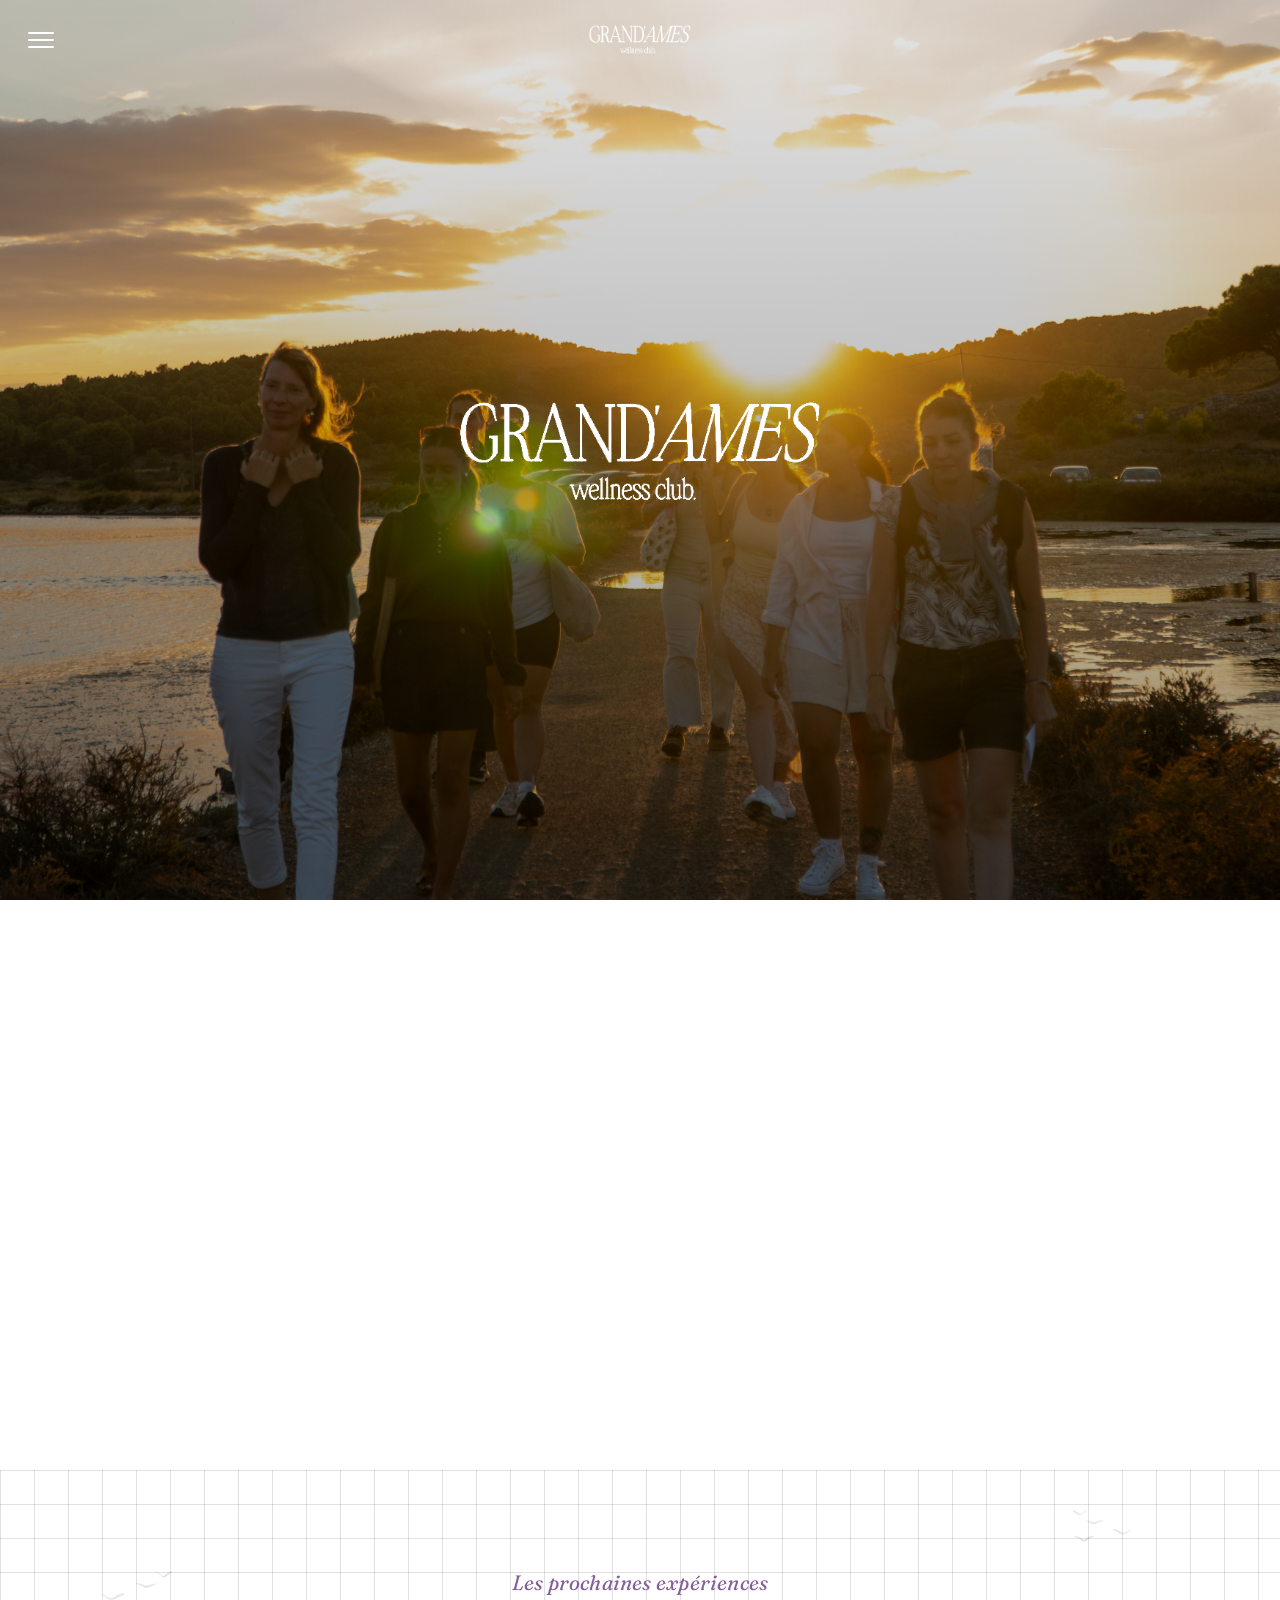
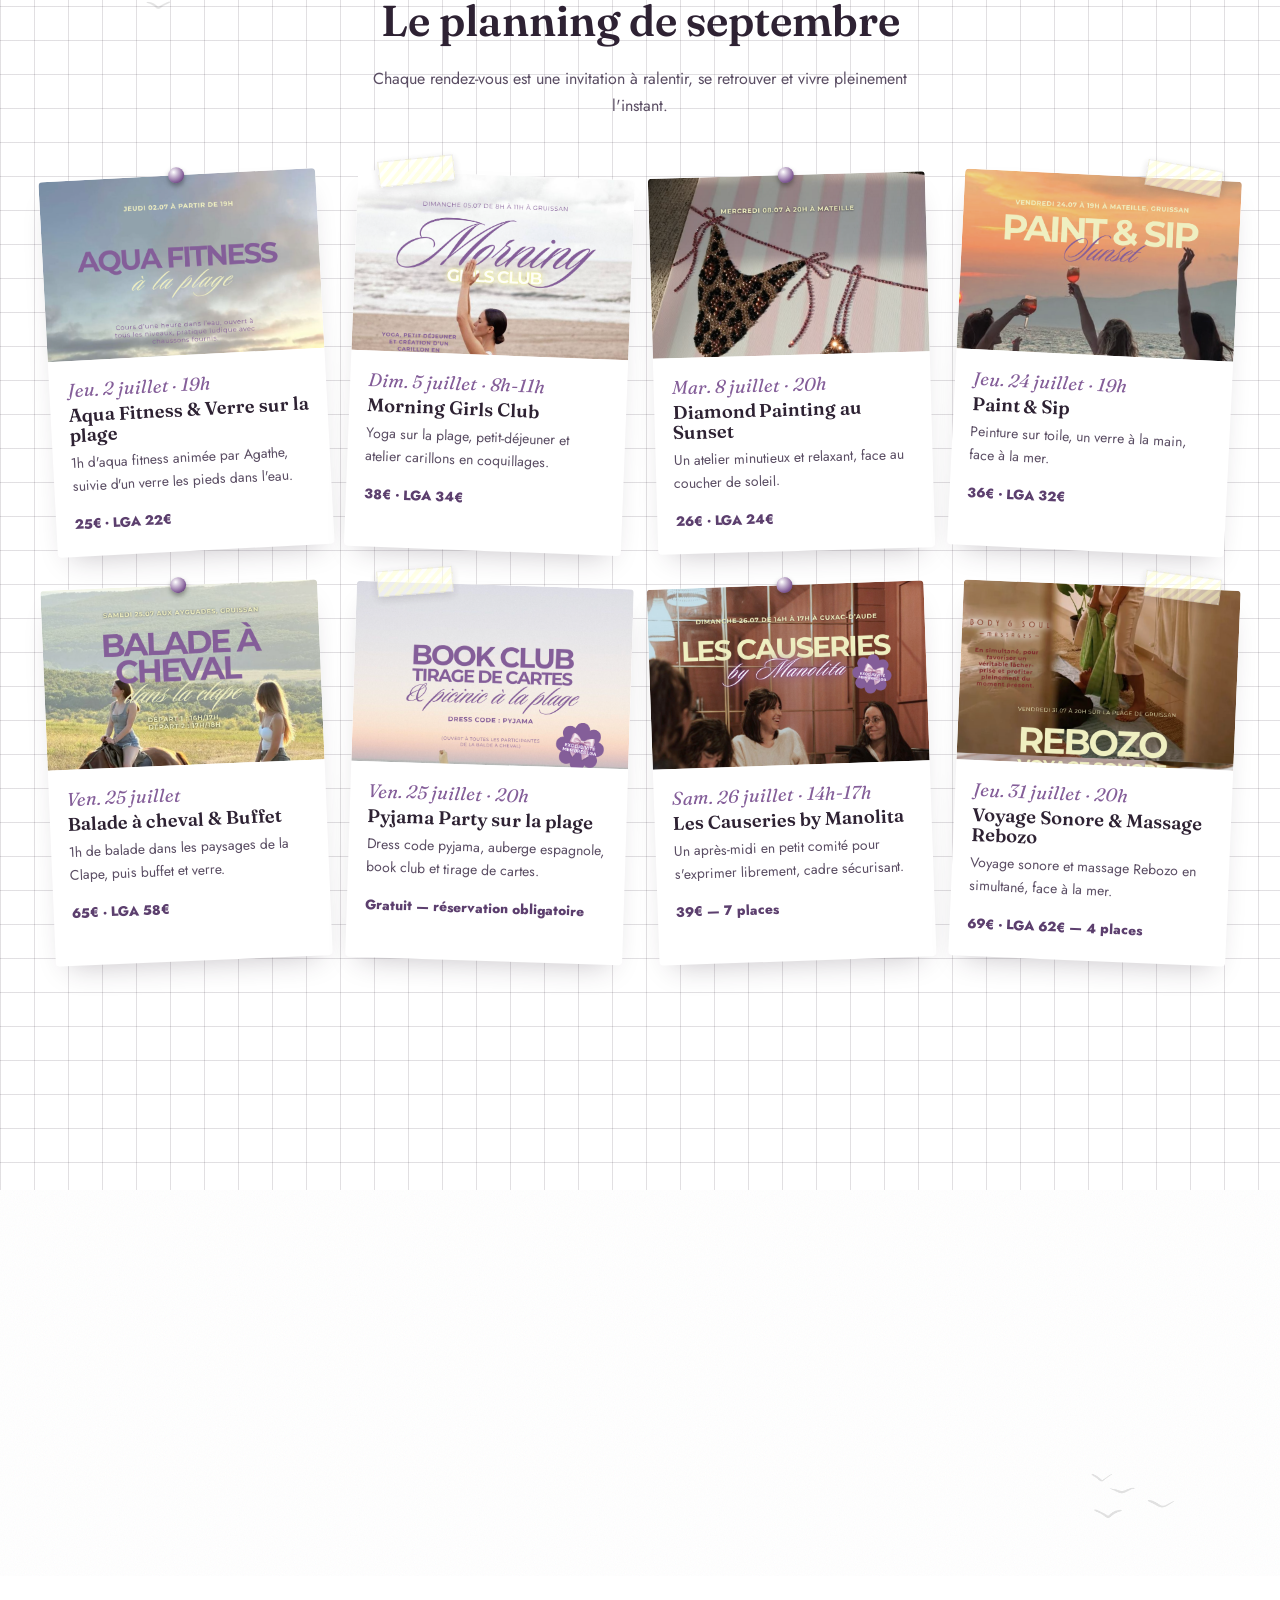
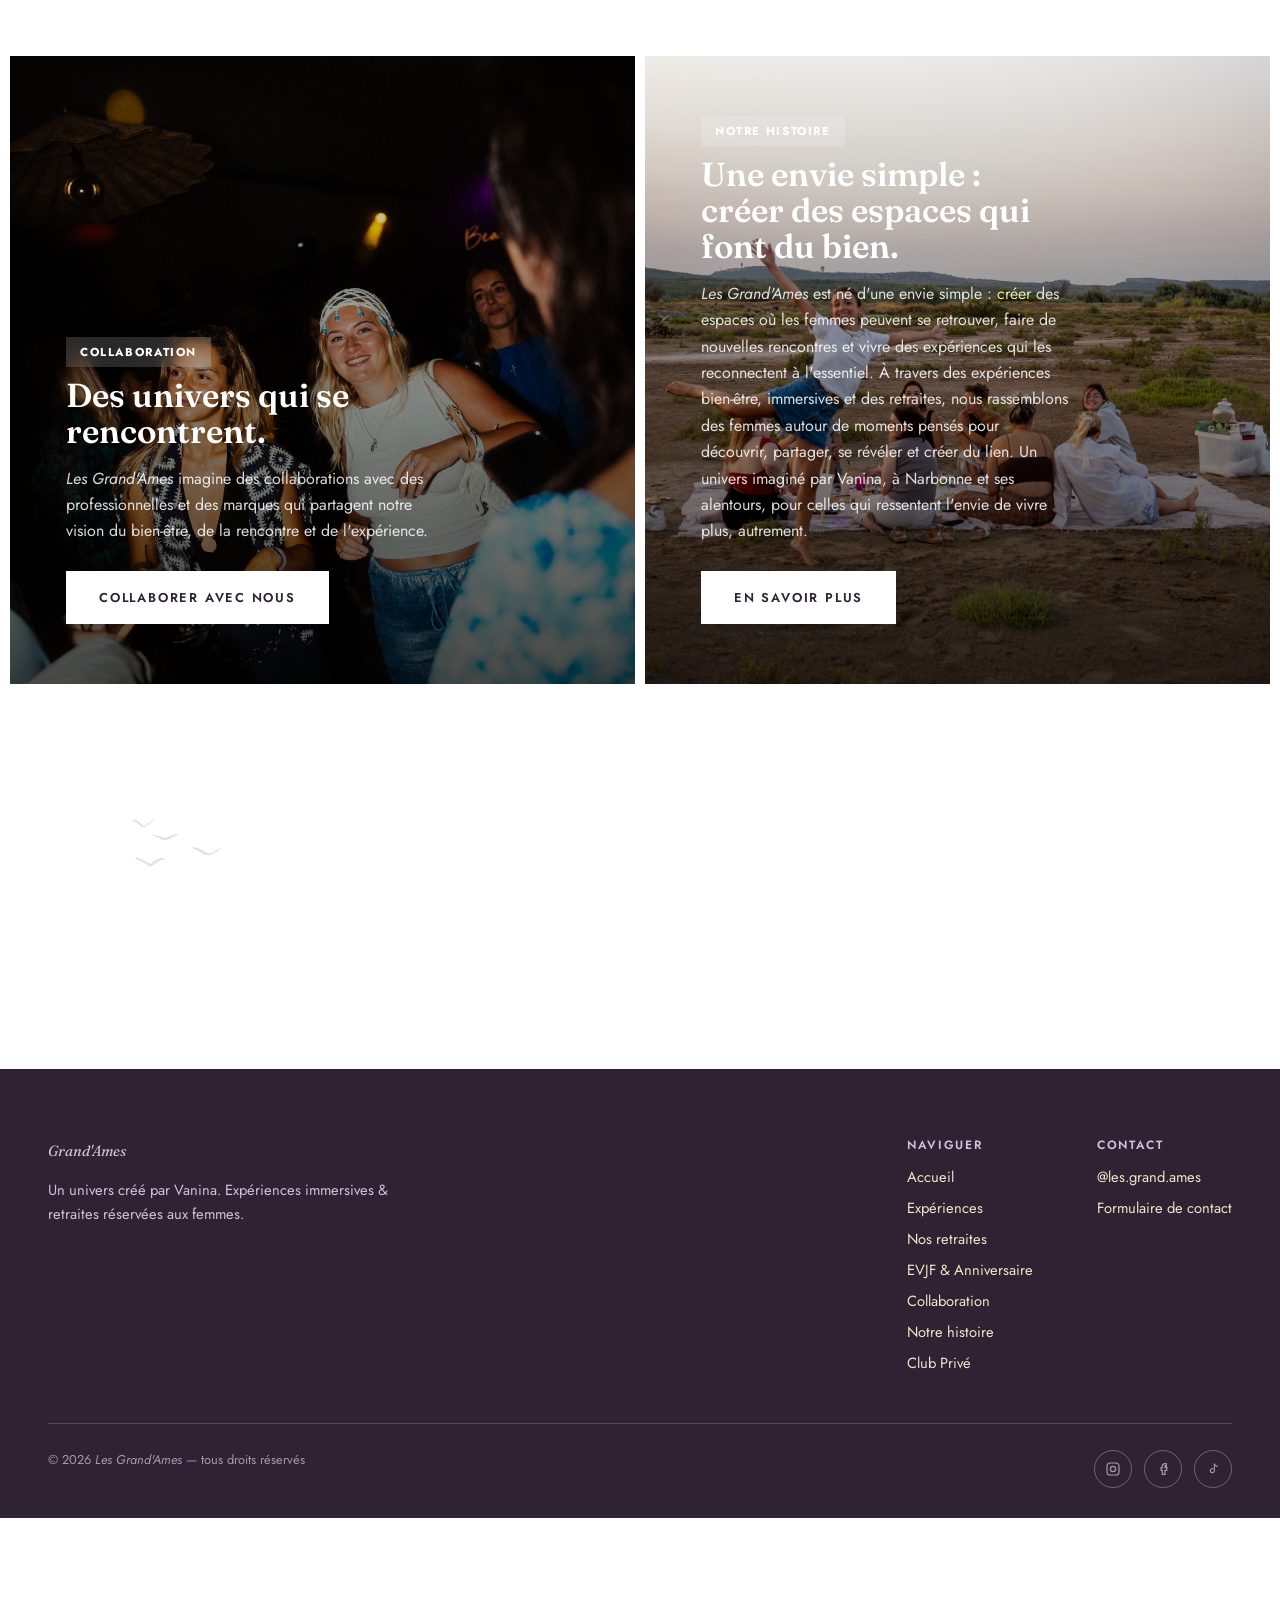
==== index.html @ 4742a8b9 "Réduit l'espace vide entre la carte d'intro et le planning (accueil) La carte "Une nouvelle façon de" ====
<!doctype html>
<html lang="fr">
<head>
<meta charset="UTF-8">
<meta name="viewport" content="width=device-width, initial-scale=1.0">
<title>Les Grand'Ames — Une nouvelle façon de prendre soin de soi</title>
<meta name="description" content="Les Grand'Ames réunit des femmes autour d'ateliers bien-être, créatifs et sportifs à Narbonne et ses alentours.">
<link rel="icon" href="data:image/svg+xml,%3Csvg xmlns='http://www.w3.org/2000/svg' viewBox='0 0 100 100'%3E%3Ccircle cx='50' cy='50' r='46' fill='%23845E99'/%3E%3Ctext x='50' y='66' font-size='58' text-anchor='middle' fill='%23FFFFD9' font-family='Georgia,serif'%3EG%3C/text%3E%3C/svg%3E">
<link rel="stylesheet" href="css/style.css?v=15">
</head>
<body class="home">

<header class="site-header">
  <div class="container">
    <a href="index.html" class="brand-logo">
      <img src="assets/logo-dark.png" alt="Grand'Ames Wellness Club">
    </a>
    <nav class="main-nav">
      <button class="nav-close" aria-label="Fermer le menu">&times;</button>
      <ul>
        <li><a href="index.html" class="active">Accueil</a></li>
        <li><a href="ateliers.html">Expériences</a></li>
        <li><a href="retraites.html">Nos retraites</a></li>
        <li><a href="evjf.html">EVJF &amp; Anniversaire</a></li>
        <li><a href="partenariat.html">Collaboration</a></li>
        <li><a href="apropos.html">Notre histoire</a></li>
        <li><a href="club-prive.html">Club Privé</a></li>
      </ul>
    </nav>
    <a href="ateliers.html" class="btn btn-primary btn-sm nav-cta">Je m'inscris</a>
    <button class="burger" aria-label="Menu"><span></span><span></span><span></span></button>
  </div>
</header>

<div class="hero-pin-wrap">
  <section class="hero">
    <div class="hero-media">
      <img src="assets/accueil.jpeg" alt="Les Grand'Ames réunies au coucher du soleil">
    </div>
    <div class="hero-logo">
      <img src="assets/logo-white.png" alt="Grand'Ames Wellness Club">
    </div>
  </section>
</div>

<section class="intro">
  <div class="intro-card">
    <span class="eyebrow">Le luxe de revenir à soi à travers des expériences immersives.</span>
    <h1>Une nouvelle façon de prendre soin de soi.</h1>
    <p class="lede"><em>Les Grand'Ames</em> rassemble des femmes autour d'expériences bien-être, créatives et immersives, à Narbonne et ses alentours. Des moments pensés pour ralentir, se reconnecter à soi, créer du lien et s'offrir une véritable parenthèse dans le quotidien.</p>
    <a href="ateliers.html" class="btn btn-primary">Découvrir le planning</a>
  </div>
</section>

<section class="pegboard graph-bg decor">
  <img src="assets/mouette.png" class="doodle" style="width:100px;top:6px;right:10%;" alt="" aria-hidden="true">
  <img src="assets/mouette.png" class="doodle" style="width:120px;top:60px;left:6%;transform:scaleX(-1);" alt="" aria-hidden="true">
  <div class="container">
    <div class="pegboard-head reveal">
      <span class="eyebrow">Les prochaines expériences</span>
      <h2>Le planning de septembre</h2>
      <p class="lede" style="margin-inline:auto;max-width:560px;color:var(--ink-soft);">Chaque rendez-vous est une invitation à ralentir, se retrouver et vivre pleinement l'instant.</p>
    </div>

    <div class="pegboard-grid">

      <a class="peg-card reveal" href="ateliers.html#aqua-fitness">
        <div class="pin" style="top:-8px;left:50%;margin-left:-8px;"></div>
        <div class="peg-photo"><img src="assets/aquafitness.png" alt="Aqua Fitness & Verre sur la plage"></div>
        <div class="peg-body">
          <span class="peg-date">Jeu. 2 juillet · 19h</span>
          <h3>Aqua Fitness &amp; Verre sur la plage</h3>
          <p>1h d'aqua fitness animée par Agathe, suivie d'un verre les pieds dans l'eau.</p>
          <span class="peg-price">25€ · LGA 22€</span>
        </div>
      </a>

      <a class="peg-card reveal" href="ateliers.html#morning-girls-club">
        <div class="tape" style="top:-14px;left:20px;transform:rotate(-8deg);"></div>
        <div class="peg-photo"><img src="assets/girlsclub.png" alt="Morning Girls Club"></div>
        <div class="peg-body">
          <span class="peg-date">Dim. 5 juillet · 8h-11h</span>
          <h3>Morning Girls Club</h3>
          <p>Yoga sur la plage, petit-déjeuner et atelier carillons en coquillages.</p>
          <span class="peg-price">38€ · LGA 34€</span>
        </div>
      </a>

      <a class="peg-card reveal" href="ateliers.html#diamond-painting">
        <div class="pin" style="top:-8px;left:50%;margin-left:-8px;"></div>
        <div class="peg-photo"><img src="assets/diamondpainting.png" alt="Diamond Painting au Sunset"></div>
        <div class="peg-body">
          <span class="peg-date">Mar. 8 juillet · 20h</span>
          <h3>Diamond Painting au Sunset</h3>
          <p>Un atelier minutieux et relaxant, face au coucher de soleil.</p>
          <span class="peg-price">26€ · LGA 24€</span>
        </div>
      </a>

      <a class="peg-card reveal" href="ateliers.html#paint-sip">
        <div class="tape" style="top:-14px;right:20px;left:auto;transform:rotate(7deg);"></div>
        <div class="peg-photo"><img src="assets/paintsip.png" alt="Paint & Sip"></div>
        <div class="peg-body">
          <span class="peg-date">Jeu. 24 juillet · 19h</span>
          <h3>Paint &amp; Sip</h3>
          <p>Peinture sur toile, un verre à la main, face à la mer.</p>
          <span class="peg-price">36€ · LGA 32€</span>
        </div>
      </a>

      <a class="peg-card reveal" href="ateliers.html#balade-cheval">
        <div class="pin" style="top:-8px;left:50%;margin-left:-8px;"></div>
        <div class="peg-photo"><img src="assets/baladecheval.png" alt="Balade à cheval & Buffet"></div>
        <div class="peg-body">
          <span class="peg-date">Ven. 25 juillet</span>
          <h3>Balade à cheval &amp; Buffet</h3>
          <p>1h de balade dans les paysages de la Clape, puis buffet et verre.</p>
          <span class="peg-price">65€ · LGA 58€</span>
        </div>
      </a>

      <a class="peg-card reveal" href="ateliers.html#pyjama-party">
        <div class="tape" style="top:-14px;left:20px;transform:rotate(-6deg);"></div>
        <div class="peg-photo"><img src="assets/bookclub.png" alt="Pyjama Party sur la plage"></div>
        <div class="peg-body">
          <span class="peg-date">Ven. 25 juillet · 20h</span>
          <h3>Pyjama Party sur la plage</h3>
          <p>Dress code pyjama, auberge espagnole, book club et tirage de cartes.</p>
          <span class="peg-price">Gratuit — réservation obligatoire</span>
        </div>
      </a>

      <a class="peg-card reveal" href="ateliers.html#causeries-manolita">
        <div class="pin" style="top:-8px;left:50%;margin-left:-8px;"></div>
        <div class="peg-photo"><img src="assets/causerie.png" alt="Les Causeries by Manolita"></div>
        <div class="peg-body">
          <span class="peg-date">Sam. 26 juillet · 14h-17h</span>
          <h3>Les Causeries by Manolita</h3>
          <p>Un après-midi en petit comité pour s'exprimer librement, cadre sécurisant.</p>
          <span class="peg-price">39€ — 7 places</span>
        </div>
      </a>

      <a class="peg-card reveal" href="ateliers.html#voyage-sonore">
        <div class="tape" style="top:-14px;right:20px;left:auto;transform:rotate(5deg);"></div>
        <div class="peg-photo"><img src="assets/massage.png" alt="Voyage Sonore & Massage Rebozo"></div>
        <div class="peg-body">
          <span class="peg-date">Jeu. 31 juillet · 20h</span>
          <h3>Voyage Sonore &amp; Massage Rebozo</h3>
          <p>Voyage sonore et massage Rebozo en simultané, face à la mer.</p>
          <span class="peg-price">69€ · LGA 62€ — 4 places</span>
        </div>
      </a>

    </div>

    <div class="pegboard-foot reveal">
      <a href="ateliers.html" class="btn btn-outline">Voir tout le planning</a>
    </div>
  </div>
</section>

<section class="cta-band cta-band-yellow grain decor">
  <img src="assets/mouette.png" class="doodle" style="width:140px;bottom:10px;right:6%;" alt="" aria-hidden="true">
  <div class="container">
    <h2 class="reveal">Choisir son expérience</h2>
    <p class="reveal">Des rendez-vous imaginés pour découvrir, créer, partager et faire de nouvelles rencontres, dans des lieux choisis avec soin.</p>
    <a href="ateliers.html" class="btn btn-violet reveal">Je m'inscris</a>
  </div>
</section>

<section class="split-screen">
  <div class="split-screen-half">
    <img src="assets/bibli5.jpeg" alt="Communauté des Grand'Ames">
    <div class="split-screen-copy">
      <span class="tag">Collaboration</span>
      <h2>Des univers qui se rencontrent.</h2>
      <p><em>Les Grand'Ames</em> imagine des collaborations avec des professionnelles et des marques qui partagent notre vision du bien-être, de la rencontre et de l'expérience.</p>
      <a href="partenariat.html" class="btn btn-light">Collaborer avec nous</a>
    </div>
  </div>
  <div class="split-screen-half">
    <img src="assets/bibli8.jpeg" alt="Notre histoire — Les Grand'Ames">
    <div class="split-screen-copy">
      <span class="tag">Notre histoire</span>
      <h2>Une envie simple : créer des espaces qui font du bien.</h2>
      <p><em>Les Grand'Ames</em> est né d'une envie simple : créer des espaces où les femmes peuvent se retrouver, faire de nouvelles rencontres et vivre des expériences qui les reconnectent à l'essentiel. À travers des expériences bien-être, immersives et des retraites, nous rassemblons des femmes autour de moments pensés pour découvrir, partager, se révéler et créer du lien. Un univers imaginé par Vanina, à Narbonne et ses alentours, pour celles qui ressentent l'envie de vivre plus, autrement.</p>
      <a href="apropos.html" class="btn btn-light">En savoir plus</a>
    </div>
  </div>
</section>

<section class="social-band decor">
  <img src="assets/mouette.png" class="doodle" style="width:150px;top:4px;left:8%;" alt="" aria-hidden="true">
  <div class="container reveal">
    <h2>Suivez-nous sur les réseaux pour ne rien rater !</h2>
    <div class="social-icons">
      <a href="https://www.instagram.com/les.grand.ames/" target="_blank" rel="noopener" aria-label="Instagram">
        <svg viewBox="0 0 24 24" fill="none" stroke="currentColor" stroke-width="1.8"><rect x="3" y="3" width="18" height="18" rx="5"/><circle cx="12" cy="12" r="4"/><circle cx="17.3" cy="6.7" r="1"/></svg>
      </a>
      <a href="https://www.facebook.com/share/1Enrd1HbA3/?mibextid=wwXIfr" target="_blank" rel="noopener" aria-label="Facebook">
        <svg viewBox="0 0 24 24" fill="none" stroke="currentColor" stroke-width="1.8"><path d="M15 8h2V4h-2a4 4 0 0 0-4 4v2H9v4h2v6h4v-6h2.5l.5-4H15V8a1 1 0 0 1 1-1"/></svg>
      </a>
      <a href="https://www.tiktok.com/@les.grand.ames" target="_blank" rel="noopener" aria-label="TikTok">
        <svg viewBox="0 0 24 24" fill="none" stroke="currentColor" stroke-width="1.8"><path d="M14 4v10.5a3 3 0 1 1-2-2.83"/><path d="M14 4c.5 2.5 2.2 4 5 4"/></svg>
      </a>
    </div>
  </div>
</section>

<footer class="site-footer">
  <div class="container">
    <div class="footer-top">
      <div class="footer-brand">
        <p class="footer-wordmark">Grand'Ames</p>
        <p>Un univers créé par Vanina. Expériences immersives &amp; retraites réservées aux femmes.</p>
      </div>
      <div class="footer-cols">
        <div class="footer-col">
          <h4>Naviguer</h4>
          <a href="index.html">Accueil</a>
          <a href="ateliers.html">Expériences</a>
          <a href="retraites.html">Nos retraites</a>
          <a href="evjf.html">EVJF &amp; Anniversaire</a>
          <a href="partenariat.html">Collaboration</a>
          <a href="apropos.html">Notre histoire</a>
          <a href="club-prive.html">Club Privé</a>
        </div>
        <div class="footer-col">
          <h4>Contact</h4>
          <span>@les.grand.ames</span>
          <a href="partenariat.html">Formulaire de contact</a>
        </div>
      </div>
    </div>
    <div class="footer-bottom">
      <span>© 2026 <em>Les Grand'Ames</em> — tous droits réservés</span>
      <div class="footer-social">
        <a href="https://www.instagram.com/les.grand.ames/" target="_blank" rel="noopener" aria-label="Instagram"><svg viewBox="0 0 24 24" fill="none" stroke="currentColor" stroke-width="1.8"><rect x="3" y="3" width="18" height="18" rx="5"/><circle cx="12" cy="12" r="4"/></svg></a>
        <a href="https://www.facebook.com/share/1Enrd1HbA3/?mibextid=wwXIfr" target="_blank" rel="noopener" aria-label="Facebook"><svg viewBox="0 0 24 24" fill="none" stroke="currentColor" stroke-width="1.8"><path d="M15 8h2V4h-2a4 4 0 0 0-4 4v2H9v4h2v6h4v-6h2.5l.5-4H15V8a1 1 0 0 1 1-1"/></svg></a>
        <a href="https://www.tiktok.com/@les.grand.ames" target="_blank" rel="noopener" aria-label="TikTok"><svg viewBox="0 0 24 24" fill="none" stroke="currentColor" stroke-width="1.8"><path d="M14 4v10.5a3 3 0 1 1-2-2.83"/><path d="M14 4c.5 2.5 2.2 4 5 4"/></svg></a>
      </div>
    </div>
  </div>
</footer>

<script src="js/main.js?v=15"></script>
</body>
</html>
---- css/style.css ----
/* =========================================================
   LES GRAND'AMES — design system, v2
   Palette: violet foncé #845E99 · jaune #FFFFD9 · violet clair #D7B7D8 (tint of violet only)
   No red/bordeaux/rose — violet + yellow are the only accent colors, everything else is white.
   Direction: Vogue-editorial — thin high-contrast serif, premium, quiet.
   The grid/quadrillage pegboard layout stays as before, just recolored.
   ========================================================= */

@import url('https://fonts.googleapis.com/css2?family=Fraunces:ital,opsz,wght@0,9..144,400;0,9..144,500;0,9..144,600;0,9..144,700;1,9..144,400;1,9..144,500;1,9..144,600&family=Jost:wght@300;400;500;600;700&display=swap');

:root{
  /* charte colors */
  --violet-dark:#845E99;
  --violet-dark-ink:#5c3f6e;
  --yellow:#FFFFD9;
  --violet-light:#D7B7D8;

  /* derived neutrals */
  --ink:#2E2233;
  --ink-soft:#5a4d63;
  --cream:#FFFFFF;
  --paper:#FFFFFF;
  --white:#ffffff;
  --line:rgba(46,34,51,.14);

  /* type */
  --font-display:'Fraunces', serif;
  --font-script:'Fraunces', serif;
  --font-body:'Jost', sans-serif;

  /* fx */
  --shadow-soft:0 18px 40px -18px rgba(46,34,51,.35);
  --shadow-card:0 14px 30px -14px rgba(46,34,51,.28);
  --radius:0;
  --radius-sm:0;

  --container:1240px;
}

*,*::before,*::after{box-sizing:border-box;}
html{scroll-behavior:smooth;}
body{
  margin:0;
  font-family:var(--font-body);
  color:var(--ink);
  background:var(--cream);
  -webkit-font-smoothing:antialiased;
  overflow-x:hidden;
}
img{max-width:100%;display:block;}

/* scroll-progress frame — violet outline hugging the viewport edge, completes at page bottom */
.scroll-frame{
  position:fixed;inset:0;z-index:500;
  pointer-events:none;
}
.scroll-frame rect{
  stroke:var(--violet-dark);
  transition:stroke-dashoffset .05s linear;
}
a{color:inherit;text-decoration:none;}
ul{margin:0;padding:0;list-style:none;}
h1,h2,h3,h4{font-family:var(--font-display);margin:0 0 .5em;font-weight:600;line-height:1.08;color:var(--ink);}
p{margin:0 0 1em;line-height:1.65;}
.container{max-width:var(--container);margin:0 auto;padding:0 28px;}
section{position:relative;}

/* ---------- texture helpers ---------- */
.grain::before{
  content:"";position:absolute;inset:0;pointer-events:none;opacity:.05;mix-blend-mode:multiply;
  background-image:url("data:image/svg+xml,%3Csvg xmlns='http://www.w3.org/2000/svg' width='120' height='120'%3E%3Cfilter id='n'%3E%3CfeTurbulence type='fractalNoise' baseFrequency='0.9' numOctaves='2' stitchTiles='stitch'/%3E%3C/filter%3E%3Crect width='100%25' height='100%25' filter='url(%23n)'/%3E%3C/svg%3E");
}
.graph-bg{
  background-color:var(--cream);
  background-image:
    linear-gradient(var(--line) 1px, transparent 1px),
    linear-gradient(90deg, var(--line) 1px, transparent 1px);
  background-size:34px 34px;
}
/* section-level stacking context so .doodle (z-index:-1) stays contained to its own
   section instead of bleeding behind neighbouring sections */
.decor{isolation:isolate;}
.doodle{
  position:absolute;z-index:-1;
  pointer-events:none;
  opacity:.9;
}
.doodle.on-dark{opacity:.55;filter:brightness(1.7);}

.tape{
  position:absolute;width:76px;height:26px;
  background:repeating-linear-gradient(135deg, rgba(255,255,255,.55), rgba(255,255,255,.55) 4px, rgba(255,255,217,.75) 4px, rgba(255,255,217,.75) 8px);
  border:1px solid rgba(46,34,51,.08);
  box-shadow:0 3px 8px rgba(46,34,51,.15);
  opacity:.92;
}
.pin{
  position:absolute;width:16px;height:16px;border-radius:50%;
  background:radial-gradient(circle at 35% 30%, #ffffff, var(--violet-dark) 65%, #3d2a49 100%);
  box-shadow:0 3px 5px rgba(0,0,0,.35);
  z-index:3;
}


/* ---------- reveal on scroll ---------- */
.reveal{opacity:0;transform:translateY(28px);transition:opacity .7s ease, transform .7s ease;}
.reveal.is-visible{opacity:1;transform:none;}

/* ---------- eyebrow / script accents ---------- */
.eyebrow{
  font-family:var(--font-script);
  font-style:italic;
  font-size:1.3rem;
  color:var(--violet-dark);
  display:inline-block;
  margin-bottom:.15em;
  letter-spacing:.01em;
}
.tag{
  display:inline-flex;align-items:center;gap:8px;
  font-family:var(--font-body);font-weight:700;font-size:.72rem;letter-spacing:.14em;text-transform:uppercase;
  color:var(--violet-dark-ink);
  background:var(--violet-light);
  padding:7px 14px;border-radius:0;
}

/* ---------- buttons — square, black/white, Vogue-style ---------- */
.btn{
  display:inline-flex;align-items:center;justify-content:center;gap:10px;
  font-family:var(--font-body);font-weight:600;font-size:.8rem;letter-spacing:.14em;text-transform:uppercase;
  padding:16px 32px;border-radius:0;border:1.5px solid transparent;
  cursor:pointer;transition:background .25s ease, color .25s ease, border-color .25s ease;
  white-space:nowrap;
}
.btn-primary{background:var(--ink);color:var(--white);}
.btn-primary:hover{background:#000;}
.btn-outline{background:transparent;border-color:var(--ink);color:var(--ink);}
.btn-outline:hover{background:var(--ink);color:var(--white);}
.btn-light{background:var(--white);color:var(--ink);}
.btn-light:hover{background:var(--yellow);}
.btn-violet{background:var(--ink);color:var(--white);}
.btn-violet:hover{background:#000;}
.btn-sm{padding:12px 22px;font-size:.7rem;}
.btn[disabled]{opacity:.5;cursor:not-allowed;}

/* =========================================================
   HEADER — one identical transparent header on every page: no bar, no box,
   just a hamburger fixed top-left and a small logo mark fixed top-centre.
   ========================================================= */
.site-header{
  position:fixed;inset:0 0 auto 0;z-index:100;
  padding:22px 0;
  pointer-events:none;
}
.site-header .container{display:flex;align-items:center;justify-content:space-between;}
.site-header .brand-logo,
.site-header .burger,
.site-header .nav-cta,
.main-nav{pointer-events:auto;}

.nav-cta{display:none;}

/* logo mark: fixed, centred at the very top, same spot on every page */
.brand-logo{
  position:fixed;top:22px;left:50%;transform:translateX(-50%);z-index:101;
  display:flex;align-items:center;
}
.brand-logo img{height:34px;width:auto;display:block;}
/* on pages that open on a dark full-bleed photo (home, evjf) the mark starts white
   and swaps to the natural dark logo once real (non-photo) content is behind it */
body.home .brand-logo img,
body.dark-hero .brand-logo img{filter:brightness(0) invert(1);}
body.home .site-header.scrolled .brand-logo img,
body.dark-hero .site-header.scrolled .brand-logo img{filter:none;}

/* the hamburger + full-screen overlay menu is the one nav pattern for the whole
   site, on every page and every viewport width — no separate inline desktop nav */
.main-nav{
  position:fixed;inset:0;background:var(--cream);
  display:flex;align-items:center;justify-content:center;
  transform:translateX(100%);transition:transform .4s ease;
  z-index:99;
}
.main-nav.open{transform:translateX(0);}
.main-nav ul{display:flex;flex-direction:column;text-align:center;gap:26px;}
.main-nav a{
  font-size:1.1rem;letter-spacing:.14em;text-transform:uppercase;font-weight:700;
  color:var(--ink)!important;
  padding-bottom:4px;border-bottom:1px solid transparent;
  transition:border-color .25s ease, opacity .25s ease;
}
.main-nav a:hover, .main-nav a.active{border-color:currentColor;}

/* hamburger: fixed directly on the viewport edge, identical position everywhere
   (.container is centered with a max-width, so it can't just sit in flow) */
.burger{
  position:fixed;top:24px;left:20px;z-index:101;
  display:flex;flex-direction:column;gap:5px;background:none;border:0;cursor:pointer;padding:8px;
}
.burger span{width:26px;height:2px;background:var(--violet-dark);border-radius:2px;transition:background .2s ease;}
body.home .burger span,
body.dark-hero .burger span{background:var(--white);}
body.home .site-header.scrolled .burger span,
body.dark-hero .site-header.scrolled .burger span{background:var(--violet-dark);}

.nav-close{
  display:block;
  position:absolute;top:28px;right:28px;
  background:none;border:0;cursor:pointer;
  font-size:2.2rem;line-height:1;font-weight:300;
  color:var(--violet-dark);
  padding:8px;
}

/* no header bar/box anywhere — it's always transparent, on every page */
.site-header::before{content:none;}

/* =========================================================
   HERO (homepage) — the photo itself never moves or changes; it's pinned only for
   as long as it takes the intro card to slide up into place (see .intro-card below)
   ========================================================= */
.hero-pin-wrap{position:relative;height:calc(100vh + 550px);}
.hero{
  position:sticky;top:0;height:100vh;min-height:640px;overflow:hidden;
  display:flex;align-items:center;justify-content:center;
}
.hero-media{position:absolute;inset:0;z-index:0;}
.hero-media img{width:100%;height:100%;object-fit:cover;}
.hero-media::after{
  content:"";position:absolute;inset:0;
  background:linear-gradient(180deg, rgba(0,0,0,.1) 0%, rgba(0,0,0,.4) 100%);
}
.hero-logo{position:relative;z-index:1;}
.hero-logo img{width:min(380px, 55vw);filter:drop-shadow(0 8px 24px rgba(0,0,0,.35));}

/* intro statement — a card centred exactly on the hero/next-section boundary (half
   overlapping the photo, half below it). While the hero is still pinned, the card is a
   fixed overlay sliding up from below the fold; the instant it finishes arriving, the
   hero un-pins and the card swaps to sitting in normal flow at that exact same spot —
   both states use the same "centred on the boundary via translateY" trick so the
   hand-off is pixel-exact, no jump. */
.intro{padding:0 24px 20px;text-align:center;position:relative;}
.intro-card{
  position:relative;z-index:2;
  max-width:660px;margin:0 auto -210px;
  background:var(--white);
  padding:56px 50px;
  box-shadow:0 24px 60px -20px rgba(0,0,0,.3);
  transform:translateY(-50%);
}
.intro-card.pinning{
  position:fixed;left:50%;bottom:0;top:auto;margin:0;z-index:50;
  width:min(660px, calc(100% - 48px));
  transform:translate(-50%, calc(50% + (1 - var(--card-progress, 0)) * 140px));
  opacity:var(--card-progress, 0);
}
@media (max-width:640px){
  .intro-card{padding:40px 28px;}
}
.intro-card h1{font-size:clamp(1.8rem,3.4vw,2.7rem);max-width:560px;margin-inline:auto;}
.intro-card .lede{max-width:520px;margin:18px auto 30px;color:var(--ink-soft);font-size:1.02rem;}

/* =========================================================
   PEGBOARD — planning teaser (homepage only)
   ========================================================= */
.pegboard{padding:100px 0 120px;}
.pegboard-head{text-align:center;margin-bottom:56px;}
.pegboard-head h2{font-size:clamp(1.9rem,3.4vw,2.7rem);}
.pegboard-grid{
  display:grid;grid-template-columns:repeat(4,1fr);gap:34px 26px;
}
.peg-card{
  background:var(--paper);
  border-radius:6px 6px 4px 4px;
  padding:0;
  box-shadow:var(--shadow-card);
  transition:transform .35s ease, box-shadow .35s ease;
  position:relative;
}
.peg-card:hover{transform:translateY(-10px) rotate(0deg) !important;box-shadow:0 26px 46px -18px rgba(46,34,51,.4);z-index:5;}
.peg-card .peg-photo{height:180px;border-radius:4px 4px 0 0;overflow:hidden;}
.peg-card .peg-photo img{width:100%;height:100%;object-fit:cover;object-position:top center;}
.peg-body{padding:18px 18px 22px;}
.peg-date{font-family:var(--font-script);font-style:italic;color:var(--violet-dark);font-size:1.15rem;}
.peg-body h3{font-size:1.15rem;margin:.15em 0 .35em;}
.peg-body p{font-size:.87rem;color:var(--ink-soft);margin-bottom:14px;}
.peg-price{font-weight:800;font-size:.85rem;color:var(--violet-dark-ink);}

.peg-card:nth-child(1){transform:rotate(-3deg);}
.peg-card:nth-child(2){transform:rotate(2.2deg);}
.peg-card:nth-child(3){transform:rotate(-1.6deg);}
.peg-card:nth-child(4){transform:rotate(2.8deg);}
.peg-card:nth-child(5){transform:rotate(-2.4deg);}
.peg-card:nth-child(6){transform:rotate(1.8deg);}
.peg-card:nth-child(7){transform:rotate(-2deg);}
.peg-card:nth-child(8){transform:rotate(2.4deg);}

.pegboard-foot{text-align:center;margin-top:56px;}

@media (max-width:1080px){.pegboard-grid{grid-template-columns:repeat(2,1fr);}}
@media (max-width:560px){.pegboard-grid{grid-template-columns:1fr;}}

/* =========================================================
   CTA band
   ========================================================= */
.cta-band{
  background:var(--ink);color:var(--white);
  padding:90px 0;text-align:center;position:relative;overflow:hidden;
}
.cta-band h2{color:var(--white);font-size:clamp(1.9rem,3.6vw,2.8rem);}
.cta-band p{color:#cfcad2;max-width:560px;margin:16px auto 30px;}
.cta-band .btn-primary,
.cta-band .btn-violet{background:var(--white);color:var(--ink);}
.cta-band .btn-primary:hover,
.cta-band .btn-violet:hover{background:var(--yellow);}

.cta-band-yellow{background:var(--white);}
.cta-band-yellow h2{color:var(--ink);}
.cta-band-yellow p{color:var(--ink);}
.cta-band-yellow .btn-violet{
  background:var(--white);color:var(--ink);border-color:var(--ink);
}
.cta-band-yellow .btn-violet:hover,
.cta-band-yellow .btn-violet:focus-visible{
  background:var(--violet-dark);color:var(--white);border-color:var(--violet-dark);
}

/* =========================================================
   split feature (partenariat / apropos teasers)
   ========================================================= */
.split{
  display:grid;grid-template-columns:1fr 1fr;gap:70px;align-items:center;
  padding:110px 0;
}
.split.reverse .split-media{order:2;}
.split-media{position:relative;}
.split-media img{border-radius:var(--radius);box-shadow:var(--shadow-soft);}
.split-media .sticker{
  position:absolute;bottom:-26px;left:-26px;
  background:var(--yellow);color:var(--violet-dark);
  width:118px;height:118px;border-radius:50%;
  display:flex;align-items:center;justify-content:center;text-align:center;
  font-family:var(--font-script);font-style:italic;font-size:1.05rem;line-height:1.15;
  transform:rotate(-8deg);box-shadow:var(--shadow-card);
}
.split-copy h2{font-size:clamp(1.8rem,3.2vw,2.5rem);}
.split-copy p{color:var(--ink-soft);}

@media (max-width:880px){
  .split, .split.reverse{grid-template-columns:1fr;gap:40px;padding:70px 0;}
  .split.reverse .split-media{order:0;}
}

/* =========================================================
   split-screen (homepage) — two full-bleed photo halves, side by side,
   each with its own text overlaid directly on the image
   ========================================================= */
.split-screen{
  display:flex;gap:10px;
  padding:80px 10px;
}
.split-screen-half{
  position:relative;flex:1 1 50%;overflow:hidden;
  display:flex;align-items:flex-end;
  min-height:560px;
}
.split-screen-half img{position:absolute;inset:0;width:100%;height:100%;object-fit:cover;z-index:0;}
.split-screen-half::after{
  content:"";position:absolute;inset:0;z-index:0;
  background:linear-gradient(180deg, rgba(0,0,0,.05) 0%, rgba(0,0,0,.7) 100%);
}
.split-screen-copy{position:relative;z-index:1;padding:60px 56px;max-width:480px;}
.split-screen-copy .tag{background:rgba(255,255,255,.16);color:var(--white);backdrop-filter:blur(6px);}
.split-screen-copy h2{color:var(--white);font-size:clamp(1.9rem,2.6vw,2.5rem);margin-top:.3em;}
.split-screen-copy p{color:rgba(255,255,255,.85);margin-bottom:26px;}
@media (max-width:880px){
  .split-screen{flex-direction:column;padding:50px 10px;}
  .split-screen-half{min-height:70vh;}
  .split-screen-copy{padding:44px 28px;}
}

/* =========================================================
   social band
   ========================================================= */
.social-band{padding:90px 0;text-align:center;}
.social-band h2{font-size:clamp(1.7rem,3vw,2.3rem);}
.social-icons{display:flex;justify-content:center;gap:18px;margin-top:30px;}
.social-icons a{
  width:56px;height:56px;border-radius:50%;
  display:flex;align-items:center;justify-content:center;
  background:var(--white);border:2px solid var(--violet-dark);color:var(--violet-dark);
  transition:transform .3s ease, background .3s ease, color .3s ease;
}
.social-icons a:hover{background:var(--violet-dark);border-color:var(--violet-dark);color:var(--yellow);transform:translateY(-4px);}
.social-icons svg{width:22px;height:22px;}

/* =========================================================
   footer
   ========================================================= */
.site-footer{
  background:var(--ink);color:var(--yellow);
  padding:70px 0 30px;
}
.footer-top{display:flex;flex-wrap:wrap;justify-content:space-between;gap:40px;padding-bottom:40px;border-bottom:1px solid rgba(255,255,217,.18);}
.footer-brand{display:flex;flex-direction:column;gap:14px;max-width:340px;}
.footer-wordmark{
  font-family:var(--font-display);font-style:italic;font-size:1.5rem;
  color:var(--yellow);margin:0;
}
.footer-brand p{color:#cfc3d9;font-size:.92rem;margin:0;}
.footer-cols{display:flex;gap:64px;flex-wrap:wrap;}
.footer-col h4{font-family:var(--font-body);font-size:.75rem;letter-spacing:.14em;text-transform:uppercase;color:#cfc3d9;margin-bottom:14px;}
.footer-col a, .footer-col span{display:block;color:var(--yellow);opacity:.9;font-size:.92rem;margin-bottom:9px;}
.footer-col a:hover{opacity:1;text-decoration:underline;}
.footer-bottom{display:flex;justify-content:space-between;flex-wrap:wrap;gap:14px;padding-top:26px;font-size:.8rem;color:#a698b3;}
.footer-social{display:flex;gap:12px;}
.footer-social a{width:38px;height:38px;border-radius:50%;border:1px solid rgba(255,255,217,.3);display:flex;align-items:center;justify-content:center;}
.footer-social svg{width:16px;height:16px;}
.footer-social a:hover{background:var(--yellow);color:var(--violet-dark);}

/* =========================================================
   PAGE HEADER (inner pages)
   ========================================================= */
.page-hero{
  padding:170px 0 70px;text-align:center;
  position:relative;
}
.page-hero h1{font-size:clamp(2.1rem,4.4vw,3.4rem);}
.page-hero .lede{max-width:620px;margin:16px auto 0;color:var(--ink-soft);}

/* =========================================================
   ATELIERS — full listing (classic, legible grid)
   ========================================================= */
.ateliers-grid{
  display:grid;grid-template-columns:repeat(2,1fr);gap:36px;
  padding:20px 0 110px;
}
.atelier-card{
  background:var(--paper);border-radius:var(--radius);overflow:hidden;
  box-shadow:var(--shadow-card);display:flex;flex-direction:column;
}
.atelier-photo{height:290px;position:relative;}
.atelier-photo img{width:100%;height:100%;object-fit:cover;object-position:top center;}
.atelier-badge{
  position:absolute;top:16px;left:16px;
  background:var(--yellow);color:var(--violet-dark);
  font-weight:800;font-size:.72rem;letter-spacing:.06em;text-transform:uppercase;
  padding:7px 13px;border-radius:0;
}
.atelier-badge.complet{background:var(--violet-dark);color:var(--yellow);}
.atelier-body{padding:26px 28px 28px;flex:1;display:flex;flex-direction:column;}
.atelier-meta{display:flex;gap:16px;flex-wrap:wrap;font-size:.82rem;color:var(--ink-soft);margin-bottom:10px;font-weight:700;}
.atelier-meta span{display:inline-flex;align-items:center;gap:6px;}
.atelier-body h3{font-size:1.4rem;margin-bottom:.3em;}
.atelier-body p{color:var(--ink-soft);font-size:.94rem;flex:1;}
.atelier-foot{display:flex;align-items:center;justify-content:space-between;margin-top:16px;padding-top:16px;border-top:1px dashed var(--line);}
.price-block{line-height:1.3;}
.price-block .price{font-weight:800;font-size:1.1rem;}
.price-block .price-lga{font-size:.78rem;color:var(--violet-dark-ink);font-weight:700;}
.price-block .acompte{font-size:.72rem;color:var(--ink-soft);}

@media (max-width:880px){.ateliers-grid{grid-template-columns:1fr;}}

/* legend / filter bar */
.ateliers-legend{display:flex;gap:14px;justify-content:center;flex-wrap:wrap;margin-bottom:10px;}

/* ---------- booking modal ---------- */
.modal-overlay{
  position:fixed;inset:0;background:rgba(46,34,51,.55);backdrop-filter:blur(4px);
  display:flex;align-items:center;justify-content:center;padding:20px;
  z-index:200;opacity:0;pointer-events:none;transition:opacity .3s ease;
}
.modal-overlay.open{opacity:1;pointer-events:auto;}
.modal{
  background:var(--paper);border-radius:var(--radius);max-width:440px;width:100%;
  padding:36px 32px;box-shadow:var(--shadow-soft);position:relative;
  transform:translateY(20px) scale(.97);transition:transform .3s ease;
}
.modal-overlay.open .modal{transform:none;}
.modal-close{position:absolute;top:16px;right:16px;background:none;border:0;font-size:1.4rem;cursor:pointer;color:var(--ink-soft);}
.modal h3{margin-bottom:.2em;}
.modal .modal-sub{color:var(--ink-soft);font-size:.9rem;margin-bottom:22px;}
.field{margin-bottom:16px;}
.field label{display:block;font-size:.78rem;font-weight:700;letter-spacing:.04em;text-transform:uppercase;color:var(--ink-soft);margin-bottom:6px;}
.field input, .field select, .field textarea{
  width:100%;padding:12px 14px;border-radius:0;border:1.5px solid var(--line);
  font-family:var(--font-body);font-size:.95rem;background:var(--white);
}
.field input:focus, .field select:focus, .field textarea:focus{outline:2px solid var(--ink);border-color:transparent;}
.modal-note{font-size:.78rem;color:var(--ink-soft);margin-top:14px;}

/* =========================================================
   EVJF / anniversaire page
   ========================================================= */
.banner-marquee{
  background:var(--violet-dark);color:var(--yellow);
  padding:16px 0;overflow:hidden;white-space:nowrap;
}
.banner-marquee .track{display:inline-block;animation:marquee 22s linear infinite;font-family:var(--font-script);font-style:italic;font-size:1.3rem;}
.banner-marquee .track span{margin:0 26px;}
@keyframes marquee{from{transform:translateX(0);}to{transform:translateX(-50%);}}

.why-grid{display:grid;grid-template-columns:repeat(3,1fr);gap:30px;padding:20px 0 110px;}
.why-card{background:var(--paper);padding:34px 28px;border-radius:var(--radius);box-shadow:var(--shadow-card);}
.why-card .num{font-family:var(--font-script);font-style:italic;color:var(--violet-dark);font-size:2rem;}
@media (max-width:880px){.why-grid{grid-template-columns:1fr;}}

.carousel-strip{display:flex;gap:22px;overflow-x:auto;padding:10px 0 30px;scrollbar-width:thin;}
.carousel-strip img{height:280px;border-radius:var(--radius-sm);flex:0 0 auto;box-shadow:var(--shadow-card);}

/* full-bleed photo hero, reused on any page that opens on a dark photo
   (EVJF, Club Privé) — pairs with body.dark-hero for the header colour swap */
.photo-hero{position:relative;min-height:76vh;display:flex;align-items:flex-end;overflow:hidden;}
.photo-hero-img{position:absolute;inset:0;width:100%;height:100%;object-fit:cover;object-position:center 32%;}
.photo-hero::after{
  content:"";position:absolute;inset:0;
  background:linear-gradient(0deg, rgba(30,20,36,.88) 0%, rgba(30,20,36,.2) 58%, rgba(30,20,36,.35) 100%);
}
.photo-hero-copy{position:relative;z-index:1;padding:80px 0 70px;max-width:640px;}
.photo-hero-copy .eyebrow{color:var(--yellow);}
.photo-hero-copy h1{color:var(--white);font-size:clamp(2.3rem,4.8vw,3.6rem);margin-top:.15em;}
.photo-hero-copy .lede{color:rgba(255,255,255,.88);max-width:560px;margin:18px 0 30px;}
@media (max-width:640px){.photo-hero{min-height:88vh;}.photo-hero-copy{padding:60px 0 50px;}}

/* editorial numbered steps (replaces boxed cards) */
.process-steps{display:grid;grid-template-columns:repeat(3,1fr);gap:0;padding:10px 0 40px;}
.process-step{padding:0 40px;border-left:1px solid var(--line);}
.process-step:first-child{border-left:none;padding-left:0;}
.process-step:last-child{padding-right:0;}
.process-num{font-family:var(--font-script);font-style:italic;color:var(--violet-dark);font-size:2.6rem;margin-bottom:.15em;}
.process-step h3{margin-bottom:.4em;}
.process-step p{color:var(--ink-soft);}
@media (max-width:880px){
  .process-steps{grid-template-columns:1fr;gap:34px;}
  .process-step{border-left:none;padding:0;border-top:1px solid var(--line);padding-top:28px;}
  .process-step:first-child{border-top:none;padding-top:0;}
}

/* asymmetric bento mosaic for the "types de groupes" tiles */
.evjf-bento{display:grid;grid-template-columns:repeat(4,1fr);grid-template-rows:260px 260px;gap:20px;}
.evjf-bento .group-card{height:100%;}
.evjf-bento .bento-a{grid-column:1/3;grid-row:1/3;}
.evjf-bento .bento-b{grid-column:3/5;grid-row:1/2;}
.evjf-bento .bento-c{grid-column:3/4;grid-row:2/3;}
.evjf-bento .bento-d{grid-column:4/5;grid-row:2/3;}
@media (max-width:880px){
  .evjf-bento{grid-template-columns:1fr 1fr;grid-template-rows:200px 200px 200px;}
  .evjf-bento .bento-a{grid-column:1/3;grid-row:1/2;}
  .evjf-bento .bento-b{grid-column:1/3;grid-row:2/3;}
  .evjf-bento .bento-c{grid-column:1/2;grid-row:3/4;}
  .evjf-bento .bento-d{grid-column:2/3;grid-row:3/4;}
}
@media (max-width:560px){
  .evjf-bento{grid-template-columns:1fr;grid-template-rows:none;}
  .evjf-bento .bento-a, .evjf-bento .bento-b, .evjf-bento .bento-c, .evjf-bento .bento-d{grid-column:auto;grid-row:auto;height:260px;}
}

/* =========================================================
   contact / partenariat form
   ========================================================= */
.contact-wrap{display:grid;grid-template-columns:1fr 1fr;gap:70px;padding:20px 0 120px;align-items:start;}
.contact-form{background:var(--paper);padding:38px;border-radius:var(--radius);box-shadow:var(--shadow-card);}
.field-row{display:grid;grid-template-columns:1fr 1fr;gap:16px;}
@media (max-width:640px){.field-row{grid-template-columns:1fr;}}
.contact-side{
  background:var(--violet-dark);color:var(--yellow);
  border-radius:var(--radius);padding:40px 36px;
  box-shadow:var(--shadow-card);
}
.contact-side h3{margin-top:0;color:var(--yellow);}
.contact-side .info-line{display:flex;gap:12px;margin-bottom:16px;color:#e8dcef;}
.contact-side .btn-outline{border-color:var(--yellow);color:var(--yellow);}
.contact-side .btn-outline:hover{background:var(--yellow);color:var(--violet-dark);}
@media (max-width:880px){.contact-wrap{grid-template-columns:1fr;gap:44px;}}

/* =========================================================
   à propos page
   ========================================================= */
.story{display:grid;grid-template-columns:.9fr 1.1fr;gap:70px;align-items:center;padding:20px 0 100px;}
.story-media img{border-radius:var(--radius);box-shadow:var(--shadow-soft);}
.story-copy blockquote{
  font-family:var(--font-display);font-style:italic;font-size:1.2rem;
  border-left:3px solid var(--violet-dark);padding-left:20px;color:var(--ink-soft);margin:20px 0;
}
@media (max-width:880px){.story{grid-template-columns:1fr;padding:60px 0;}}

.groups-grid{display:grid;grid-template-columns:repeat(4,1fr);gap:22px;padding:0 0 100px;}
.group-card{
  border-radius:var(--radius);overflow:hidden;position:relative;height:340px;
  box-shadow:var(--shadow-card);
}
.group-card img{width:100%;height:100%;object-fit:cover;transition:transform .5s ease;}
.group-card:hover img{transform:scale(1.08);}
.group-card::after{content:"";position:absolute;inset:0;background:linear-gradient(180deg,transparent 40%, rgba(46,34,51,.85));}
.group-card .g-label{position:absolute;bottom:0;left:0;right:0;padding:22px 18px;color:var(--yellow);z-index:2;}
.group-card .g-label h4{color:var(--yellow);margin-bottom:.3em;font-size:1.05rem;}
.group-card .g-label ul{font-size:.78rem;color:#e8dcef;}
.group-card .g-label li{margin-bottom:2px;}
@media (max-width:1080px){.groups-grid{grid-template-columns:repeat(2,1fr);}}
@media (max-width:560px){.groups-grid{grid-template-columns:1fr;}}

/* editorial numbered list of membership privileges (Club Privé) */
.privilege-list{max-width:760px;margin:0 auto;}
.privilege-item{display:flex;align-items:center;gap:28px;padding:26px 0;border-bottom:1px solid var(--line);}
.privilege-item:first-child{padding-top:0;}
.privilege-item:last-child{border-bottom:none;padding-bottom:0;}
.privilege-index{font-family:var(--font-script);font-style:italic;color:var(--violet-dark);font-size:1.6rem;flex:0 0 50px;}
.privilege-item p{font-size:1.08rem;color:var(--ink);margin:0;font-weight:600;}
@media (max-width:560px){
  .privilege-item{gap:18px;padding:20px 0;}
  .privilege-item p{font-size:.98rem;}
}

/* small photos "taped" around the privileges block, like a corkboard —
   only on wide screens, where there's room around the centred list */
.privileges-wall{position:relative;}
.wall-photo{
  display:none;position:absolute;z-index:2;
  width:130px;height:150px;object-fit:cover;
  background:var(--white);padding:8px 8px 22px;
  box-shadow:0 12px 26px -10px rgba(46,34,51,.4);
}
.wall-photo::after{
  content:"";position:absolute;top:-9px;left:50%;
  width:44px;height:16px;margin-left:-22px;
  background:rgba(255,255,217,.6);
  box-shadow:0 2px 4px rgba(0,0,0,.12);
}
@media (min-width:1280px){.wall-photo{display:block;}}
.wp-1{top:36px;left:5%;transform:rotate(-7deg);}
.wp-2{top:0;right:6%;transform:rotate(6deg);}
.wp-3{bottom:26px;left:7%;transform:rotate(5deg);}
.wp-4{bottom:80px;right:4%;transform:rotate(-6deg);}
.wp-5{top:46%;left:9%;width:108px;height:118px;transform:rotate(9deg);}
@media (min-width:1500px){
  .wp-1{left:8%;}
  .wp-2{right:9%;}
  .wp-3{left:11%;}
  .wp-4{right:7%;}
  .wp-5{left:13%;}
}

/* =========================================================
   Nos retraites
   ========================================================= */
.retreat-card{
  display:grid;grid-template-columns:1fr 1fr;
  background:var(--paper);box-shadow:var(--shadow-card);
  overflow:hidden;
}
.retreat-card-media{
  background:var(--violet-light);
  display:flex;align-items:center;justify-content:center;
  min-height:560px;padding:40px;text-align:center;
  color:var(--violet-dark-ink);font-family:var(--font-script);font-style:italic;font-size:1.3rem;
}
.retreat-card-copy{padding:56px 50px;}
.retreat-card-copy .tag{margin-bottom:16px;}
.retreat-card-copy p{color:var(--ink-soft);margin-bottom:26px;}
.retreat-form .field{margin-bottom:16px;}
@media (max-width:880px){
  .retreat-card{grid-template-columns:1fr;}
  .retreat-card-media{min-height:260px;}
  .retreat-card-copy{padding:40px 28px;}
}

.retreat-gallery{display:grid;grid-template-columns:repeat(4,1fr);gap:16px;}
.retreat-gallery img{width:100%;height:230px;object-fit:cover;box-shadow:var(--shadow-card);}
@media (max-width:900px){.retreat-gallery{grid-template-columns:repeat(2,1fr);}}
@media (max-width:480px){.retreat-gallery{grid-template-columns:1fr;}.retreat-gallery img{height:280px;}}

/* =========================================================
   utility
   ========================================================= */
.text-center{text-align:center;}
.mt-0{margin-top:0;}
.section-pad{padding:100px 0;}
.small{font-size:.85rem;color:var(--ink-soft);}
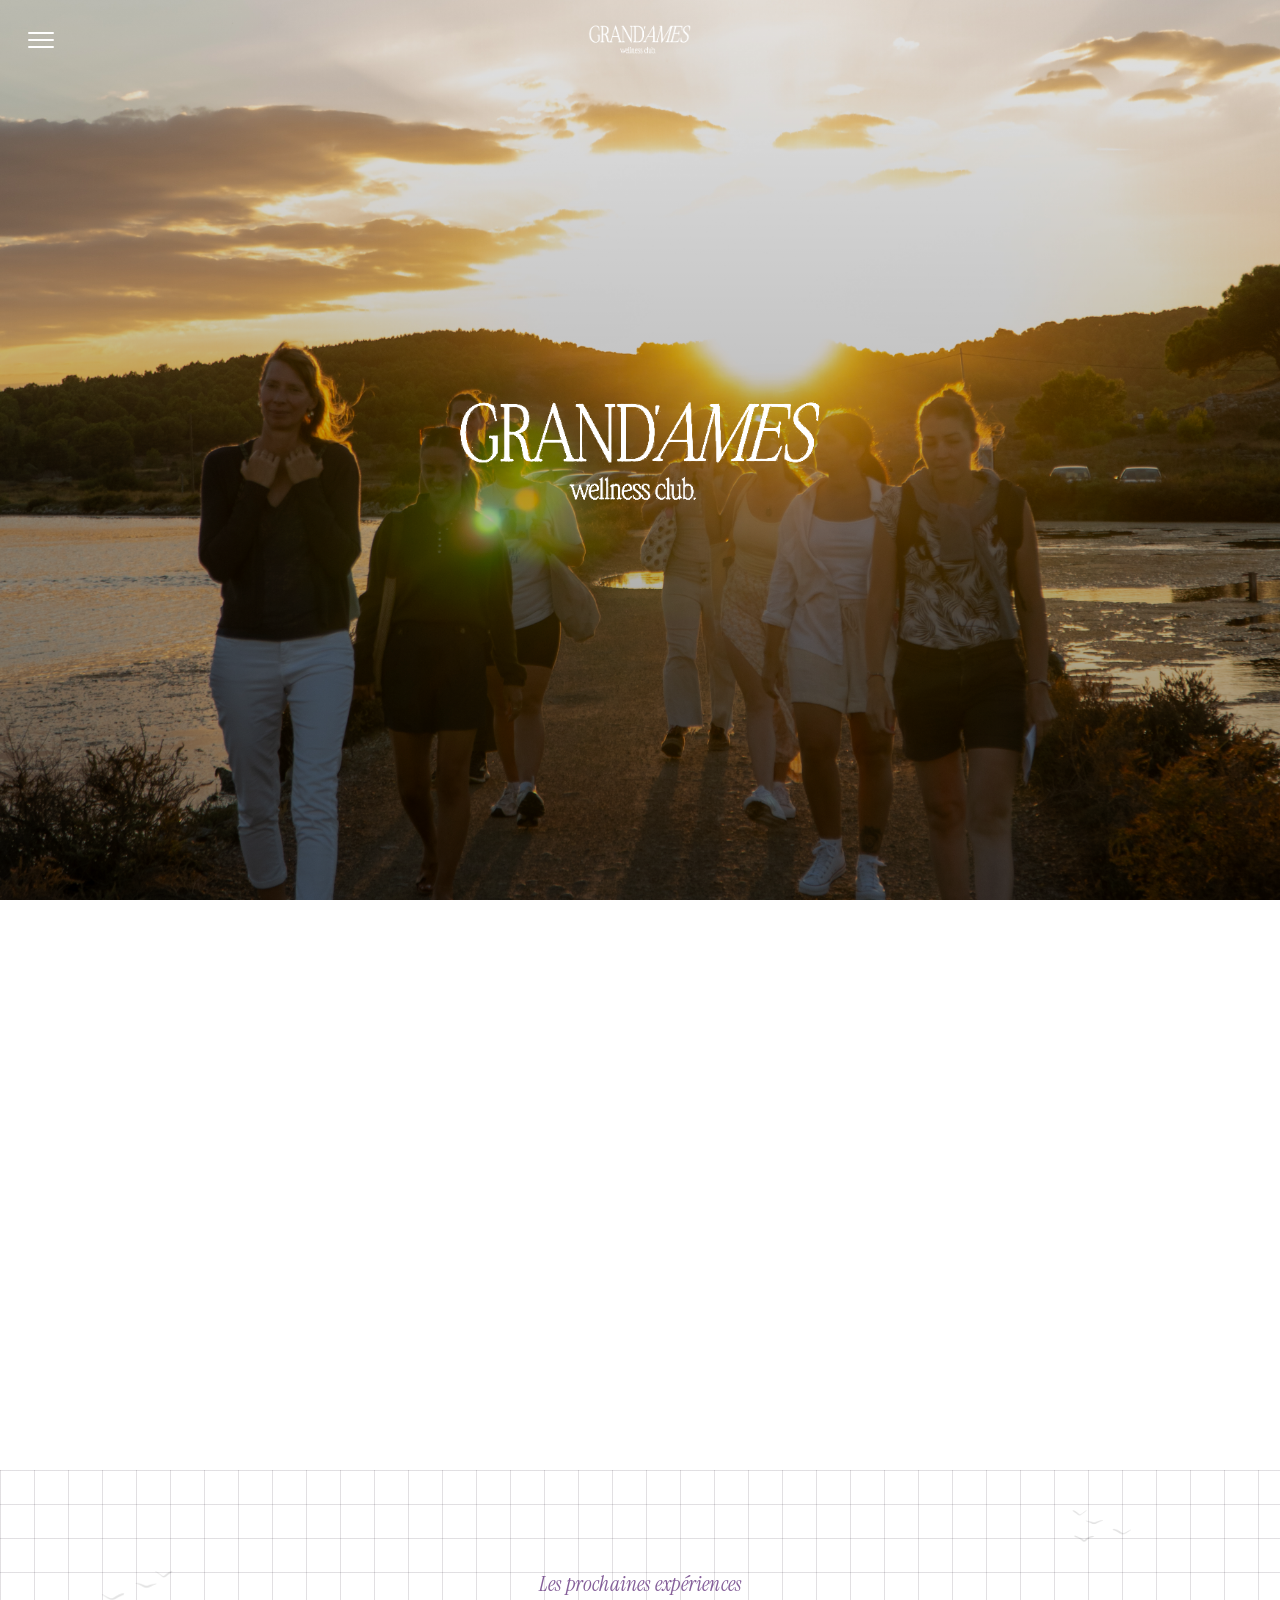
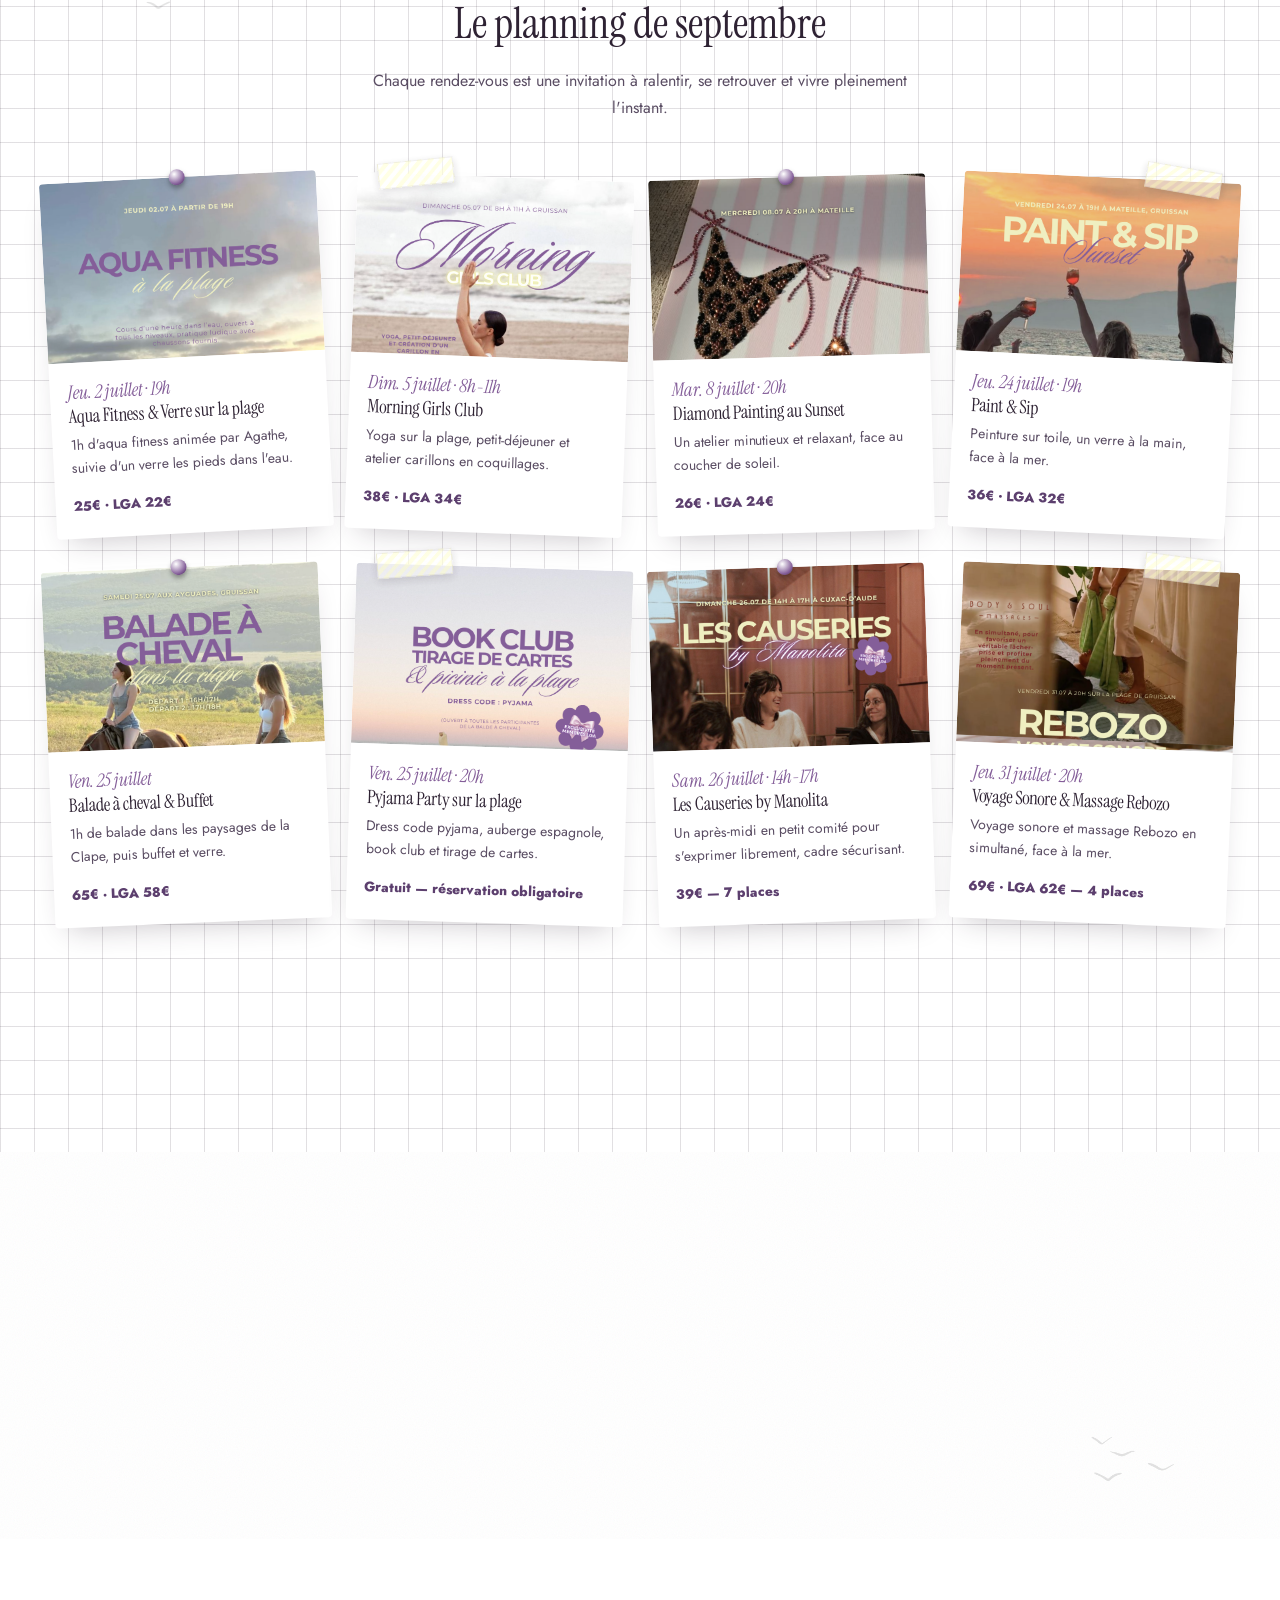
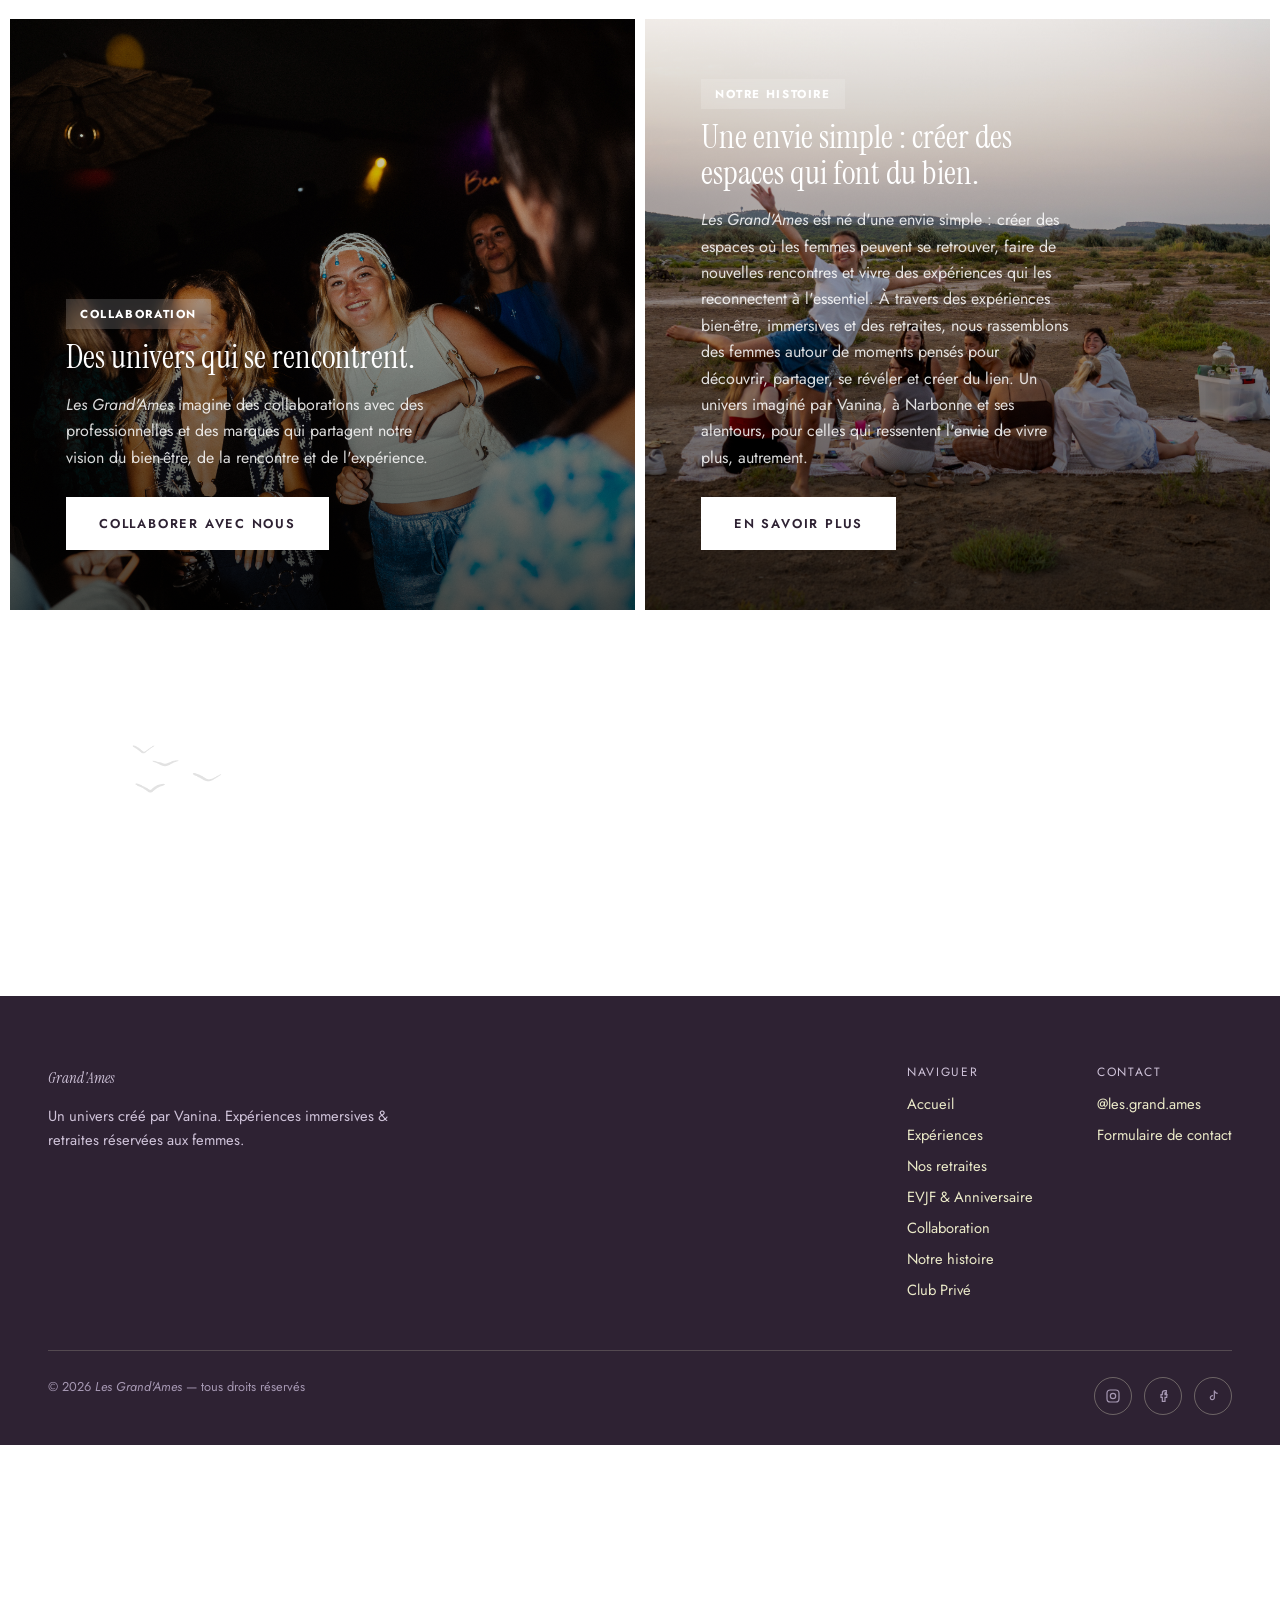
==== commit 4946aa52: "Remplace Fraunces par Instrument Serif (titres + accents script) Instrument Serif ne propose qu'une " ====
--- a/index.html
+++ b/index.html
@@ -6,7 +6,7 @@
 <title>Les Grand'Ames — Une nouvelle façon de prendre soin de soi</title>
 <meta name="description" content="Les Grand'Ames réunit des femmes autour d'ateliers bien-être, créatifs et sportifs à Narbonne et ses alentours.">
 <link rel="icon" href="data:image/svg+xml,%3Csvg xmlns='http://www.w3.org/2000/svg' viewBox='0 0 100 100'%3E%3Ccircle cx='50' cy='50' r='46' fill='%23845E99'/%3E%3Ctext x='50' y='66' font-size='58' text-anchor='middle' fill='%23FFFFD9' font-family='Georgia,serif'%3EG%3C/text%3E%3C/svg%3E">
-<link rel="stylesheet" href="css/style.css?v=15">
+<link rel="stylesheet" href="css/style.css?v=16">
 </head>
 <body class="home">
 
@@ -244,6 +244,6 @@
   </div>
 </footer>
 
-<script src="js/main.js?v=15"></script>
+<script src="js/main.js?v=16"></script>
 </body>
 </html>
--- a/css/style.css
+++ b/css/style.css
@@ -6,7 +6,7 @@
    The grid/quadrillage pegboard layout stays as before, just recolored.
    ========================================================= */
 
-@import url('https://fonts.googleapis.com/css2?family=Fraunces:ital,opsz,wght@0,9..144,400;0,9..144,500;0,9..144,600;0,9..144,700;1,9..144,400;1,9..144,500;1,9..144,600&family=Jost:wght@300;400;500;600;700&display=swap');
+@import url('https://fonts.googleapis.com/css2?family=Instrument+Serif:ital@0;1&family=Jost:wght@300;400;500;600;700&display=swap');
 
 :root{
   /* charte colors */
@@ -24,8 +24,8 @@
   --line:rgba(46,34,51,.14);
 
   /* type */
-  --font-display:'Fraunces', serif;
-  --font-script:'Fraunces', serif;
+  --font-display:'Instrument Serif', serif;
+  --font-script:'Instrument Serif', serif;
   --font-body:'Jost', sans-serif;
 
   /* fx */
@@ -60,7 +60,7 @@
 }
 a{color:inherit;text-decoration:none;}
 ul{margin:0;padding:0;list-style:none;}
-h1,h2,h3,h4{font-family:var(--font-display);margin:0 0 .5em;font-weight:600;line-height:1.08;color:var(--ink);}
+h1,h2,h3,h4{font-family:var(--font-display);margin:0 0 .5em;font-weight:400;line-height:1.08;color:var(--ink);}
 p{margin:0 0 1em;line-height:1.65;}
 .container{max-width:var(--container);margin:0 auto;padding:0 28px;}
 section{position:relative;}
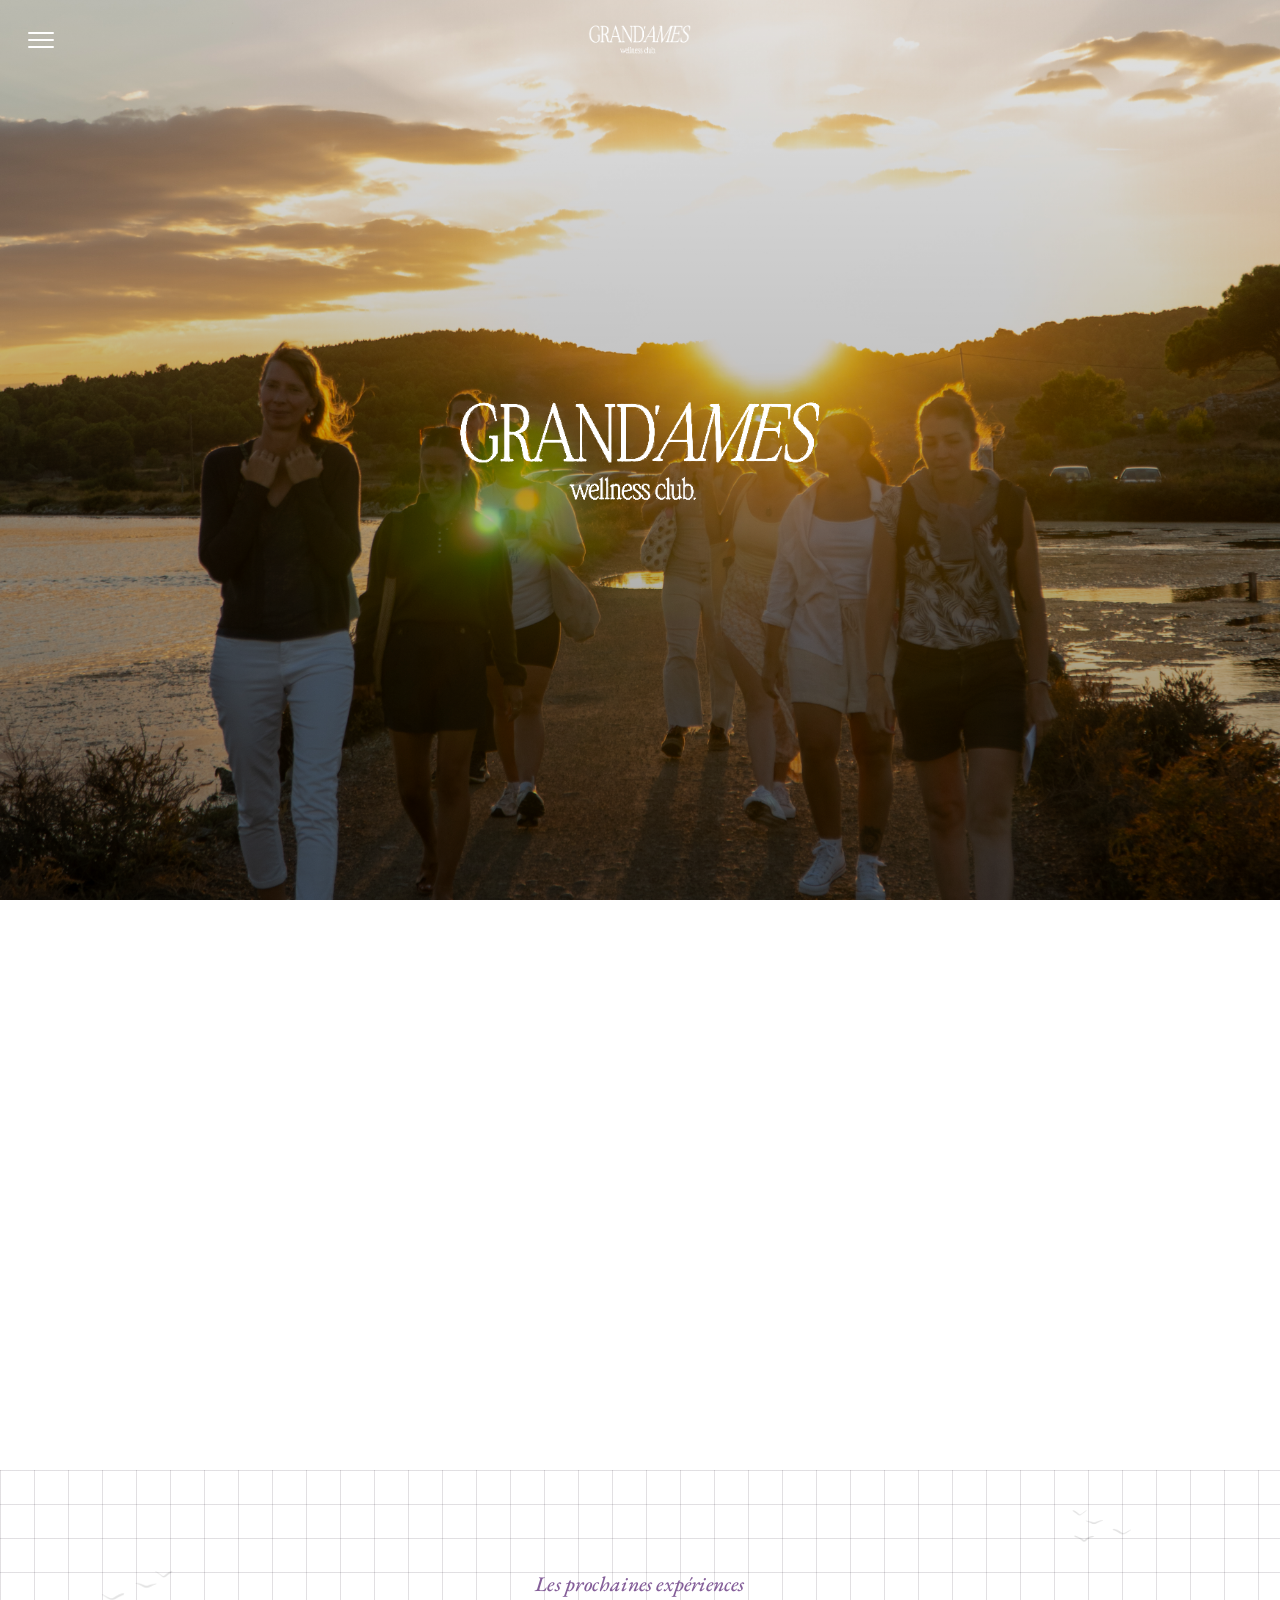
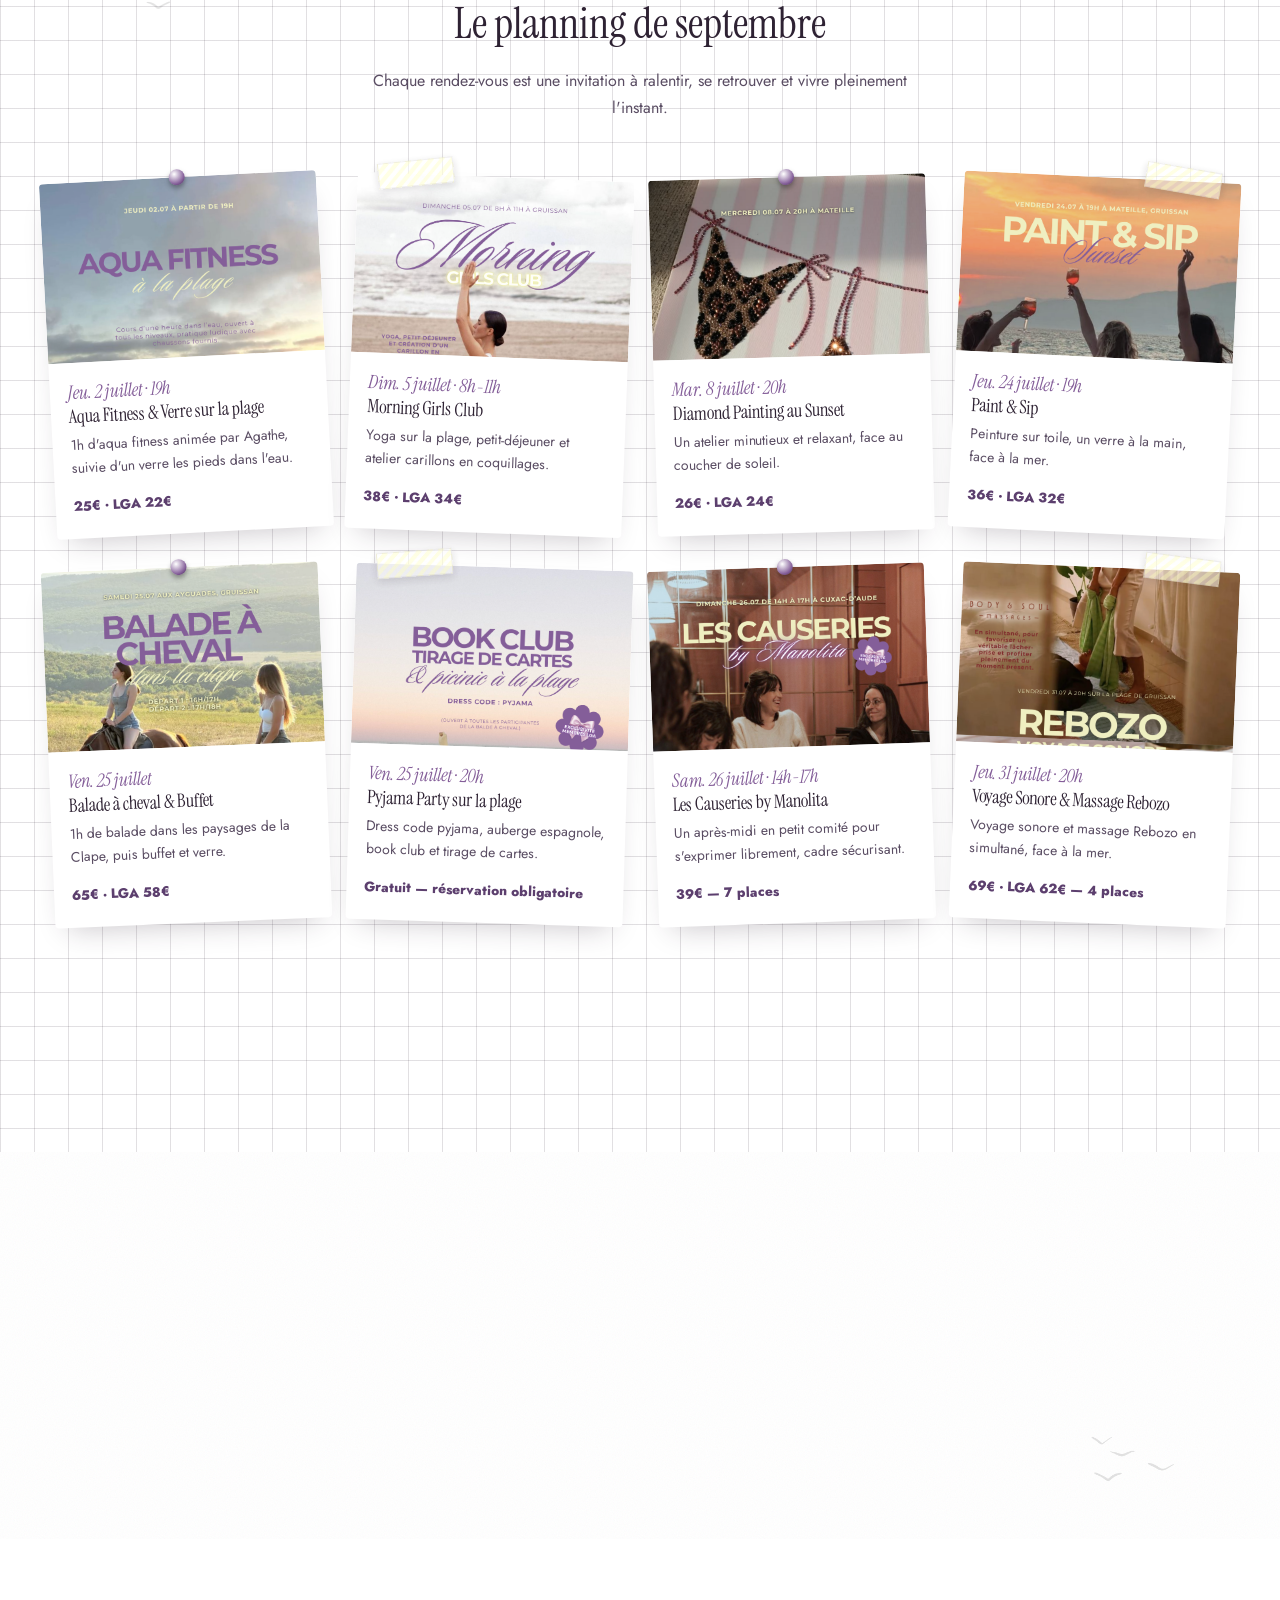
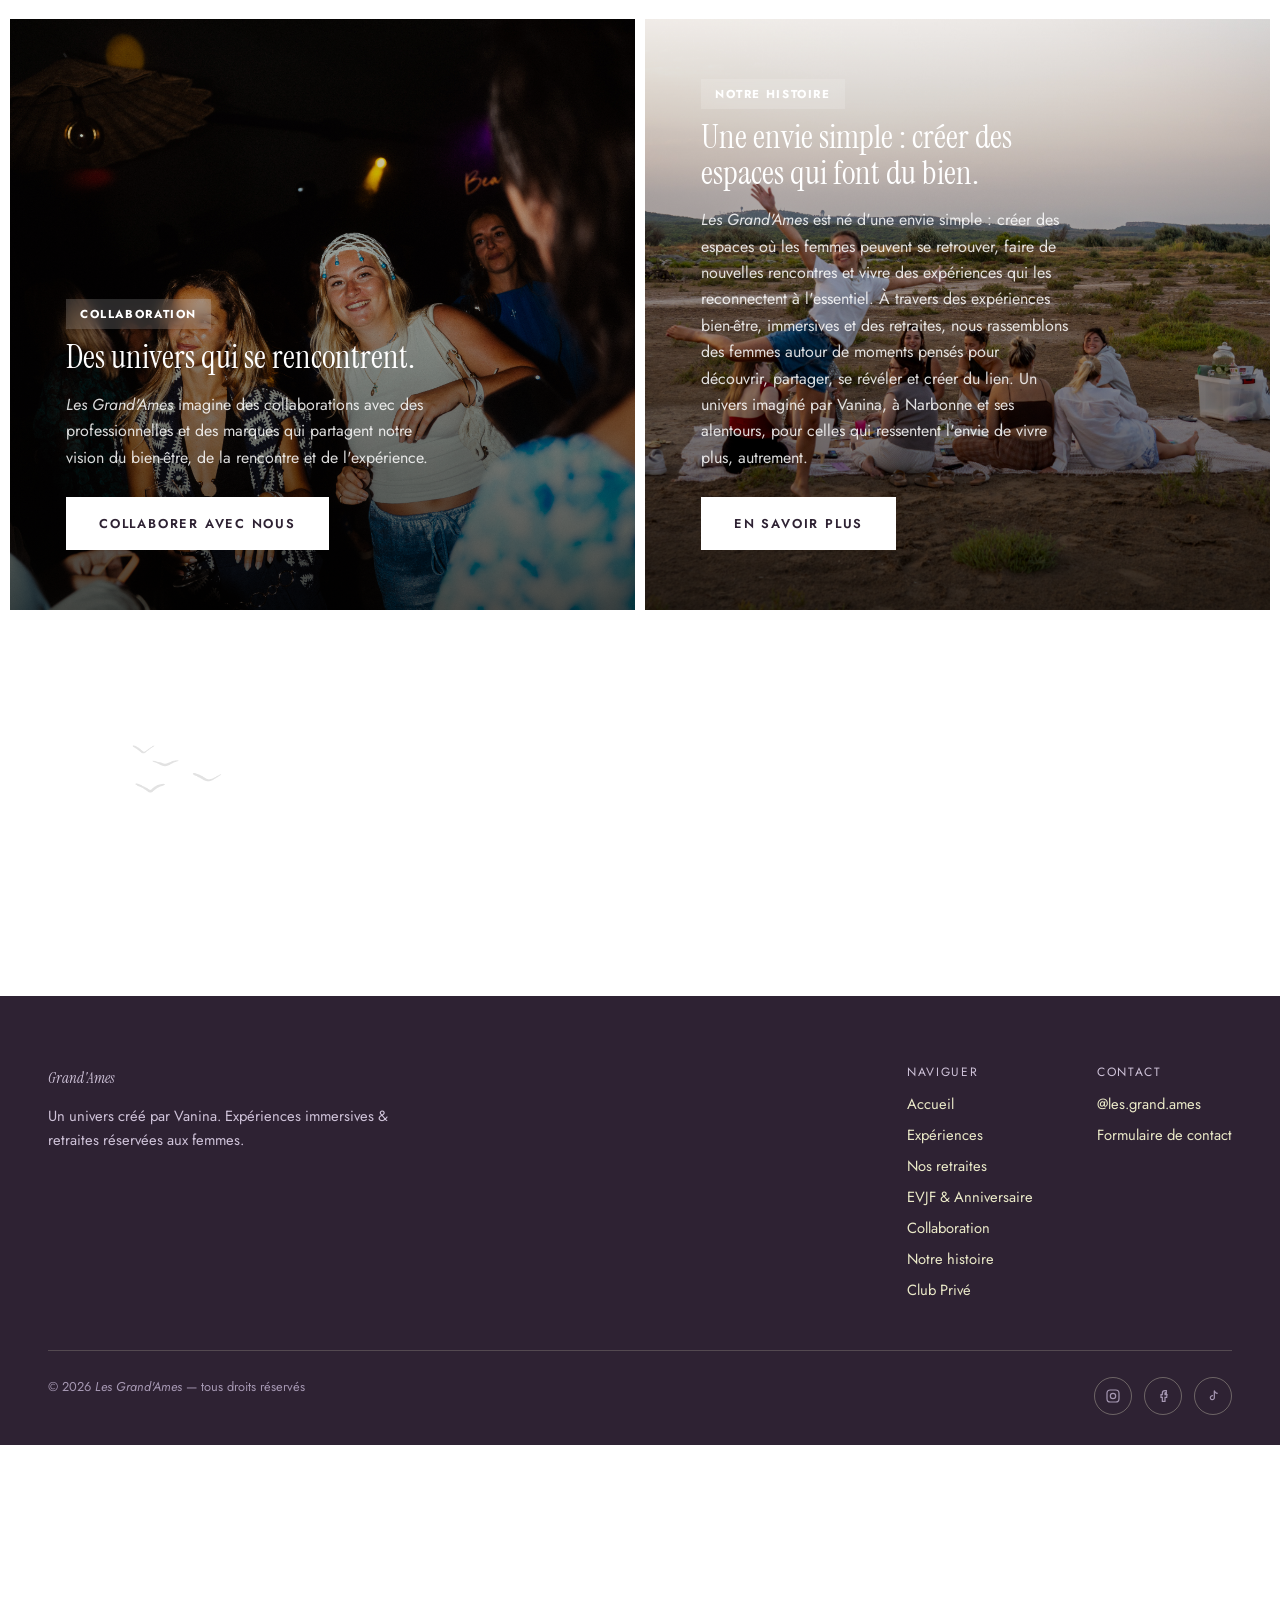
==== commit 487964b6: "Ajoute EB Garamond comme 3e police, dédiée aux eyebrows/sous-titres Système typographique à 3 police" ====
--- a/index.html
+++ b/index.html
@@ -6,7 +6,7 @@
 <title>Les Grand'Ames — Une nouvelle façon de prendre soin de soi</title>
 <meta name="description" content="Les Grand'Ames réunit des femmes autour d'ateliers bien-être, créatifs et sportifs à Narbonne et ses alentours.">
 <link rel="icon" href="data:image/svg+xml,%3Csvg xmlns='http://www.w3.org/2000/svg' viewBox='0 0 100 100'%3E%3Ccircle cx='50' cy='50' r='46' fill='%23845E99'/%3E%3Ctext x='50' y='66' font-size='58' text-anchor='middle' fill='%23FFFFD9' font-family='Georgia,serif'%3EG%3C/text%3E%3C/svg%3E">
-<link rel="stylesheet" href="css/style.css?v=16">
+<link rel="stylesheet" href="css/style.css?v=17">
 </head>
 <body class="home">
 
@@ -244,6 +244,6 @@
   </div>
 </footer>
 
-<script src="js/main.js?v=16"></script>
+<script src="js/main.js?v=17"></script>
 </body>
 </html>
--- a/css/style.css
+++ b/css/style.css
@@ -6,7 +6,7 @@
    The grid/quadrillage pegboard layout stays as before, just recolored.
    ========================================================= */
 
-@import url('https://fonts.googleapis.com/css2?family=Instrument+Serif:ital@0;1&family=Jost:wght@300;400;500;600;700&display=swap');
+@import url('https://fonts.googleapis.com/css2?family=Instrument+Serif:ital@0;1&family=EB+Garamond:ital,wght@0,400;0,500;0,600;1,400;1,500;1,600&family=Jost:wght@300;400;500;600;700&display=swap');
 
 :root{
   /* charte colors */
@@ -26,6 +26,7 @@
   /* type */
   --font-display:'Instrument Serif', serif;
   --font-script:'Instrument Serif', serif;
+  --font-eyebrow:'EB Garamond', serif;
   --font-body:'Jost', sans-serif;
 
   /* fx */
@@ -108,8 +109,9 @@
 
 /* ---------- eyebrow / script accents ---------- */
 .eyebrow{
-  font-family:var(--font-script);
+  font-family:var(--font-eyebrow);
   font-style:italic;
+  font-weight:500;
   font-size:1.3rem;
   color:var(--violet-dark);
   display:inline-block;
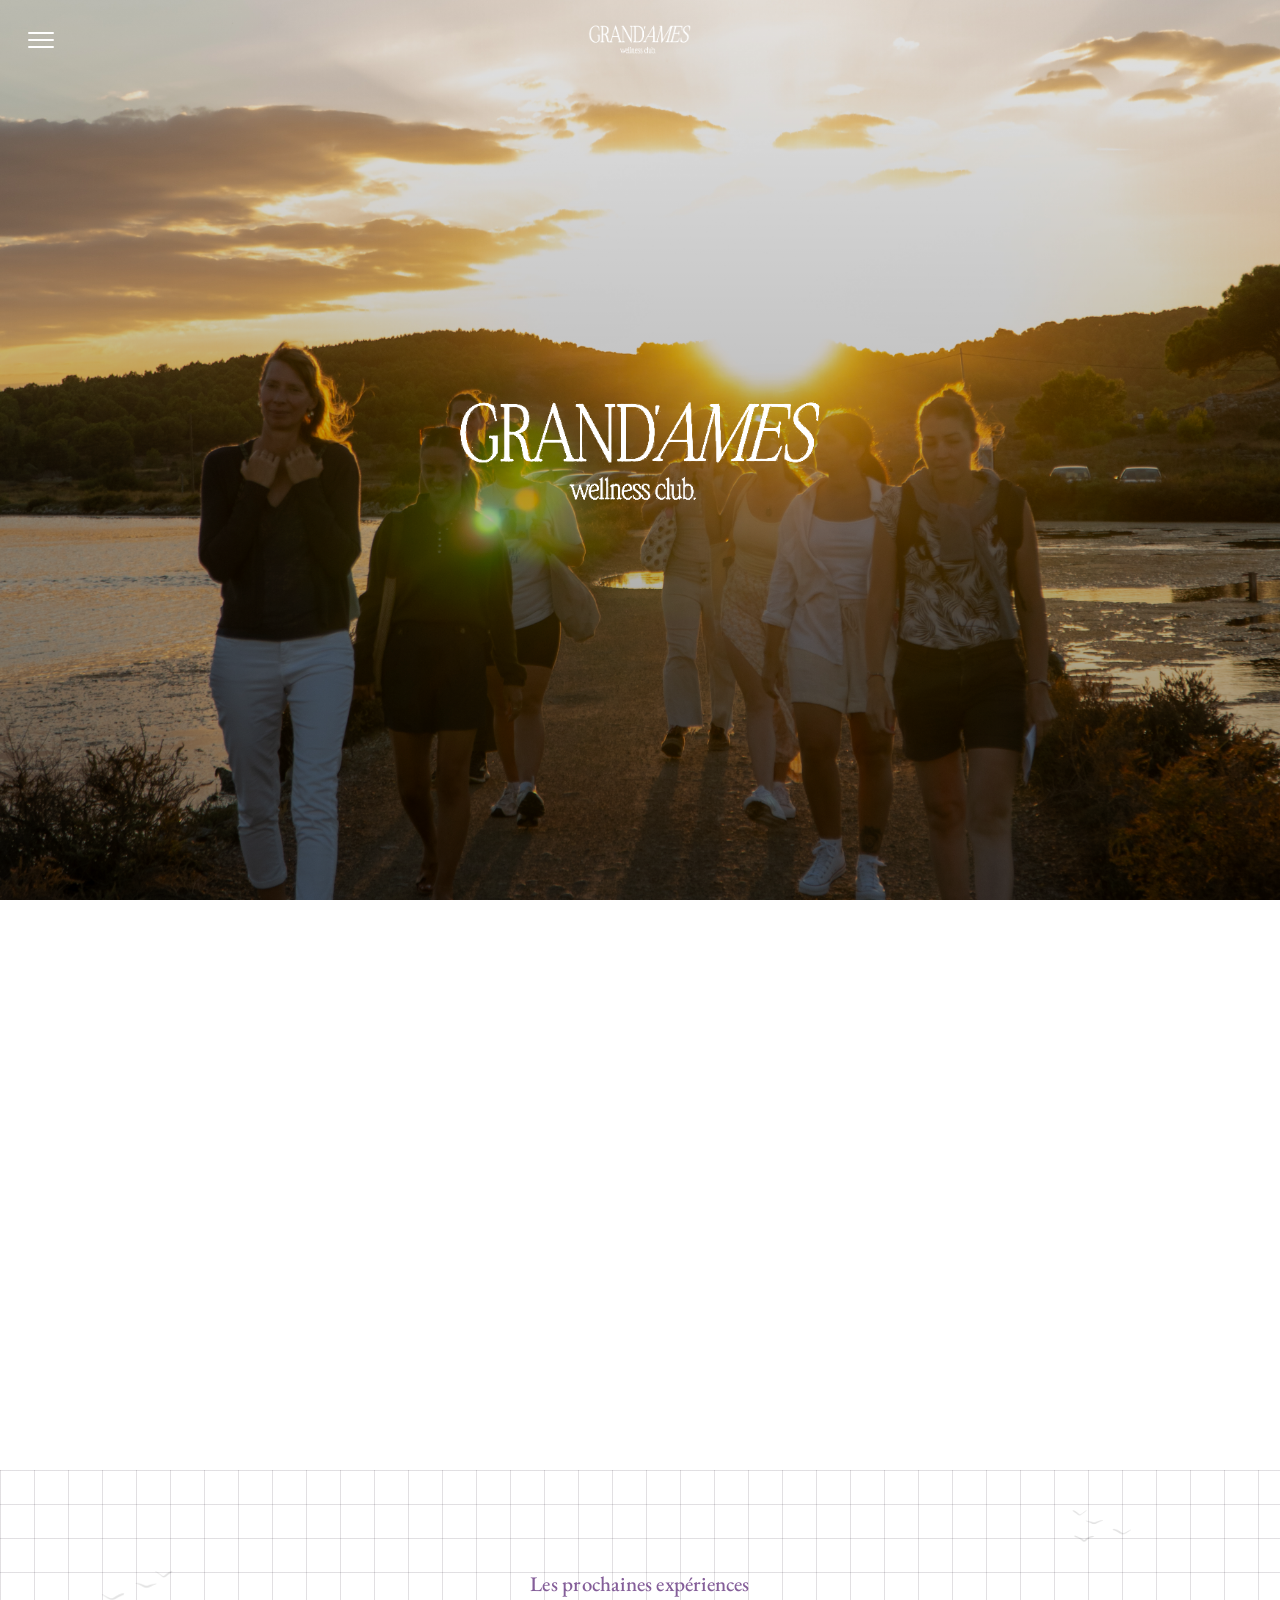
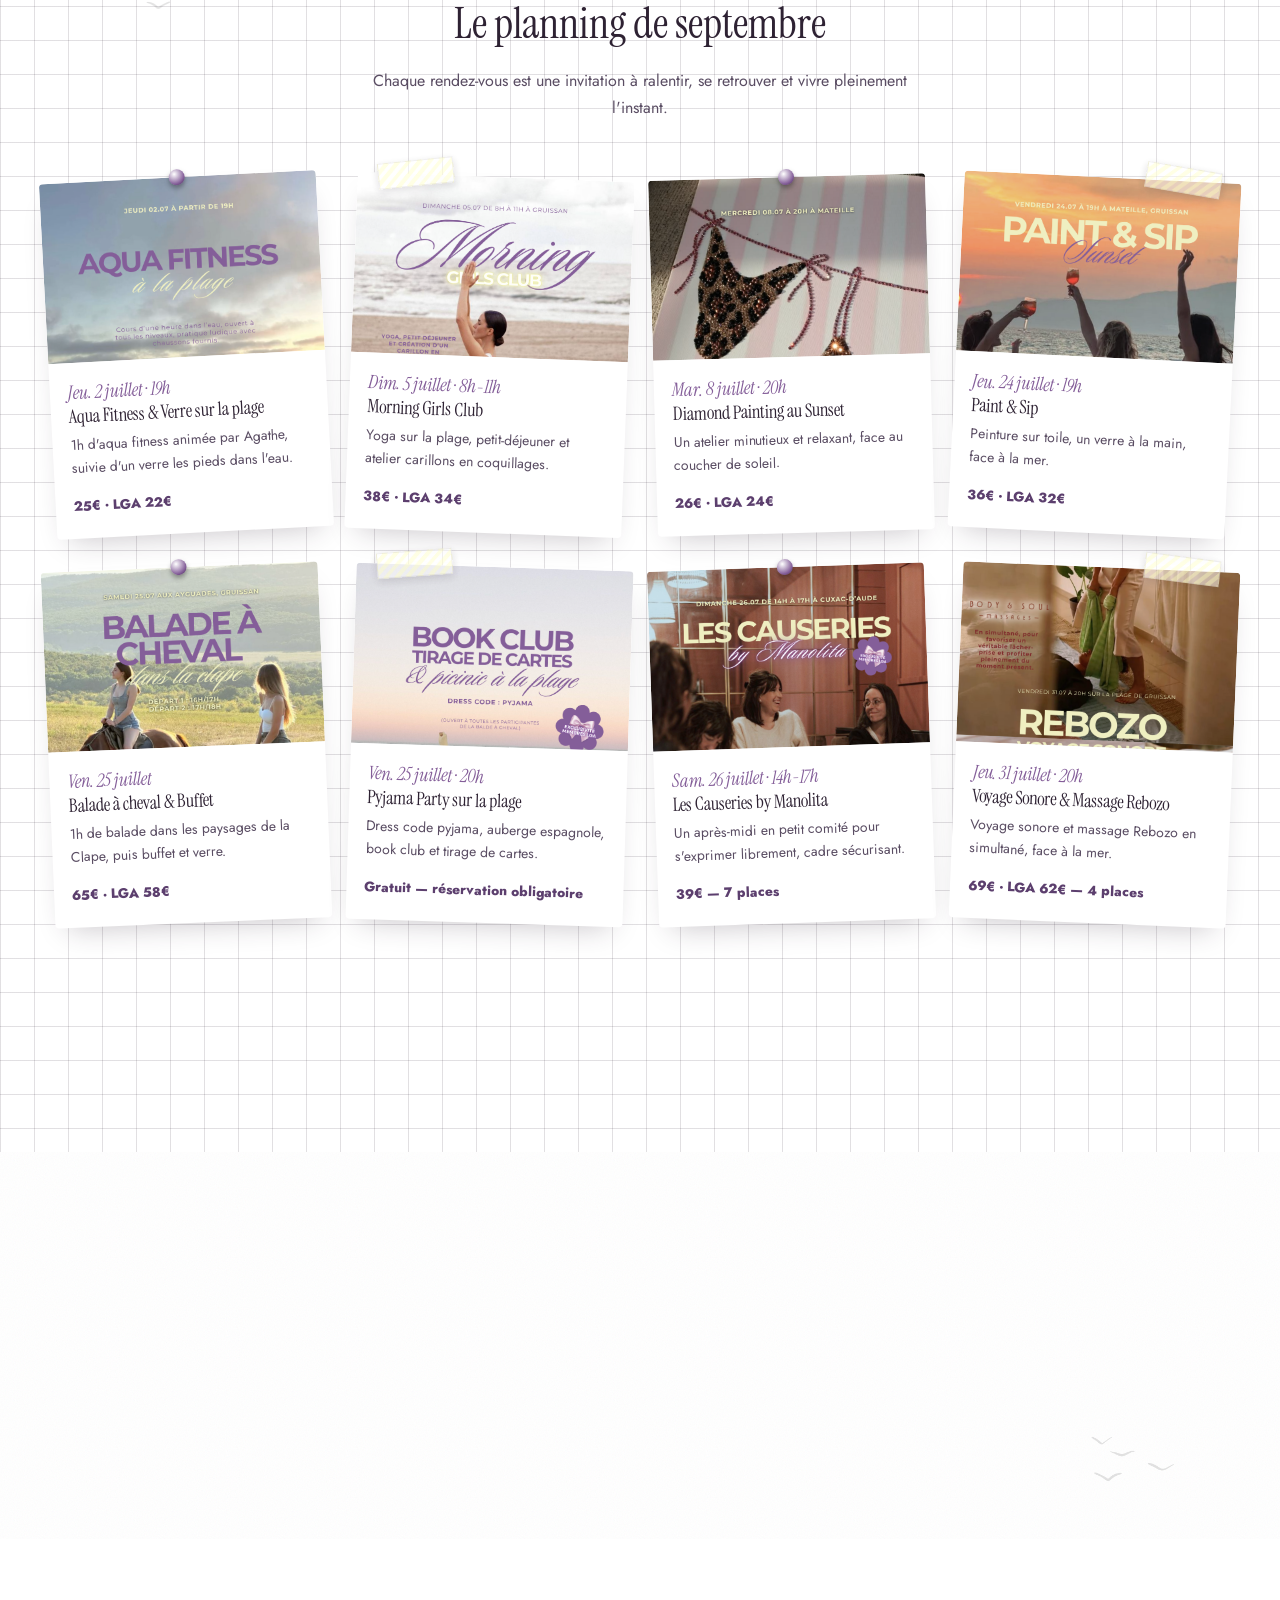
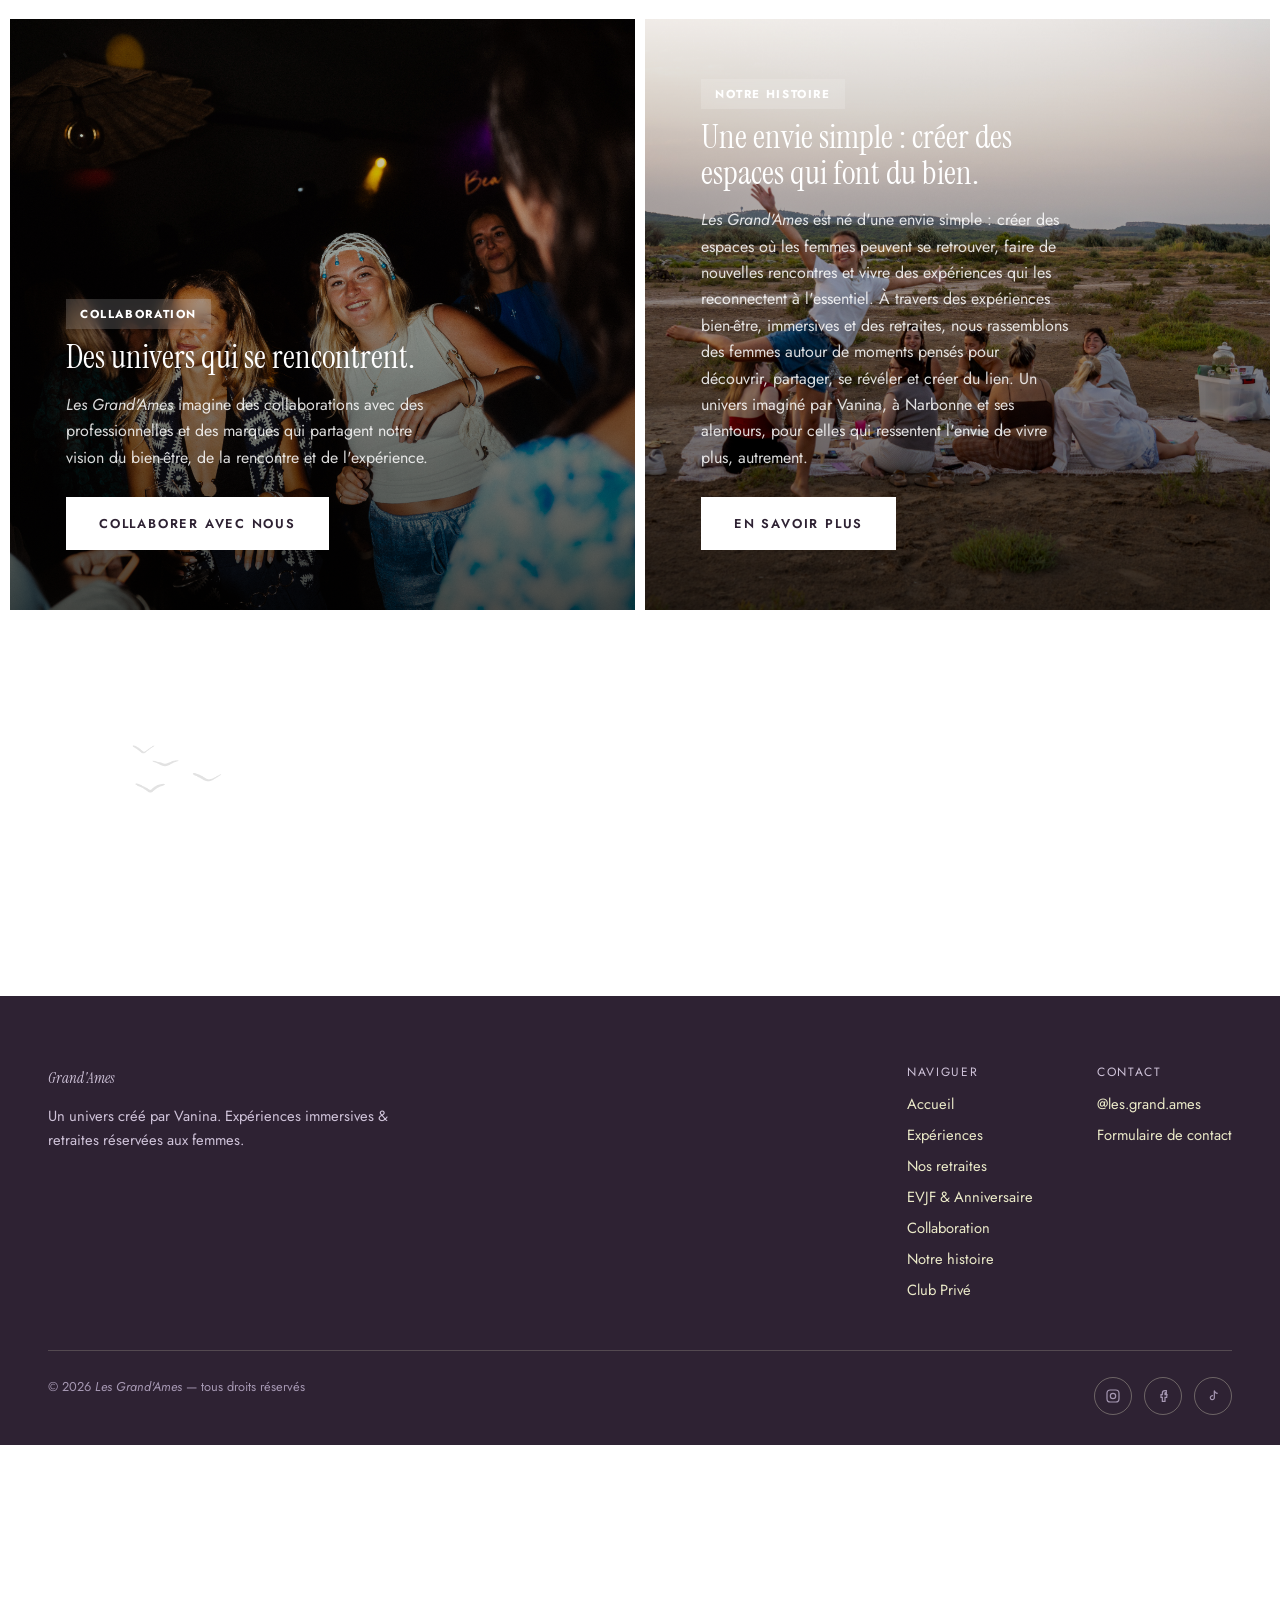
==== commit dcbf88c8: "Sous-titres en Garamond droit, plus en italique Retire font-style:italic sur .eyebrow ; allège aussi" ====
--- a/index.html
+++ b/index.html
@@ -6,7 +6,7 @@
 <title>Les Grand'Ames — Une nouvelle façon de prendre soin de soi</title>
 <meta name="description" content="Les Grand'Ames réunit des femmes autour d'ateliers bien-être, créatifs et sportifs à Narbonne et ses alentours.">
 <link rel="icon" href="data:image/svg+xml,%3Csvg xmlns='http://www.w3.org/2000/svg' viewBox='0 0 100 100'%3E%3Ccircle cx='50' cy='50' r='46' fill='%23845E99'/%3E%3Ctext x='50' y='66' font-size='58' text-anchor='middle' fill='%23FFFFD9' font-family='Georgia,serif'%3EG%3C/text%3E%3C/svg%3E">
-<link rel="stylesheet" href="css/style.css?v=17">
+<link rel="stylesheet" href="css/style.css?v=18">
 </head>
 <body class="home">
 
@@ -244,6 +244,6 @@
   </div>
 </footer>
 
-<script src="js/main.js?v=17"></script>
+<script src="js/main.js?v=18"></script>
 </body>
 </html>
--- a/css/style.css
+++ b/css/style.css
@@ -6,7 +6,7 @@
    The grid/quadrillage pegboard layout stays as before, just recolored.
    ========================================================= */
 
-@import url('https://fonts.googleapis.com/css2?family=Instrument+Serif:ital@0;1&family=EB+Garamond:ital,wght@0,400;0,500;0,600;1,400;1,500;1,600&family=Jost:wght@300;400;500;600;700&display=swap');
+@import url('https://fonts.googleapis.com/css2?family=Instrument+Serif:ital@0;1&family=EB+Garamond:wght@400;500;600&family=Jost:wght@300;400;500;600;700&display=swap');
 
 :root{
   /* charte colors */
@@ -110,7 +110,7 @@
 /* ---------- eyebrow / script accents ---------- */
 .eyebrow{
   font-family:var(--font-eyebrow);
-  font-style:italic;
+  font-style:normal;
   font-weight:500;
   font-size:1.3rem;
   color:var(--violet-dark);
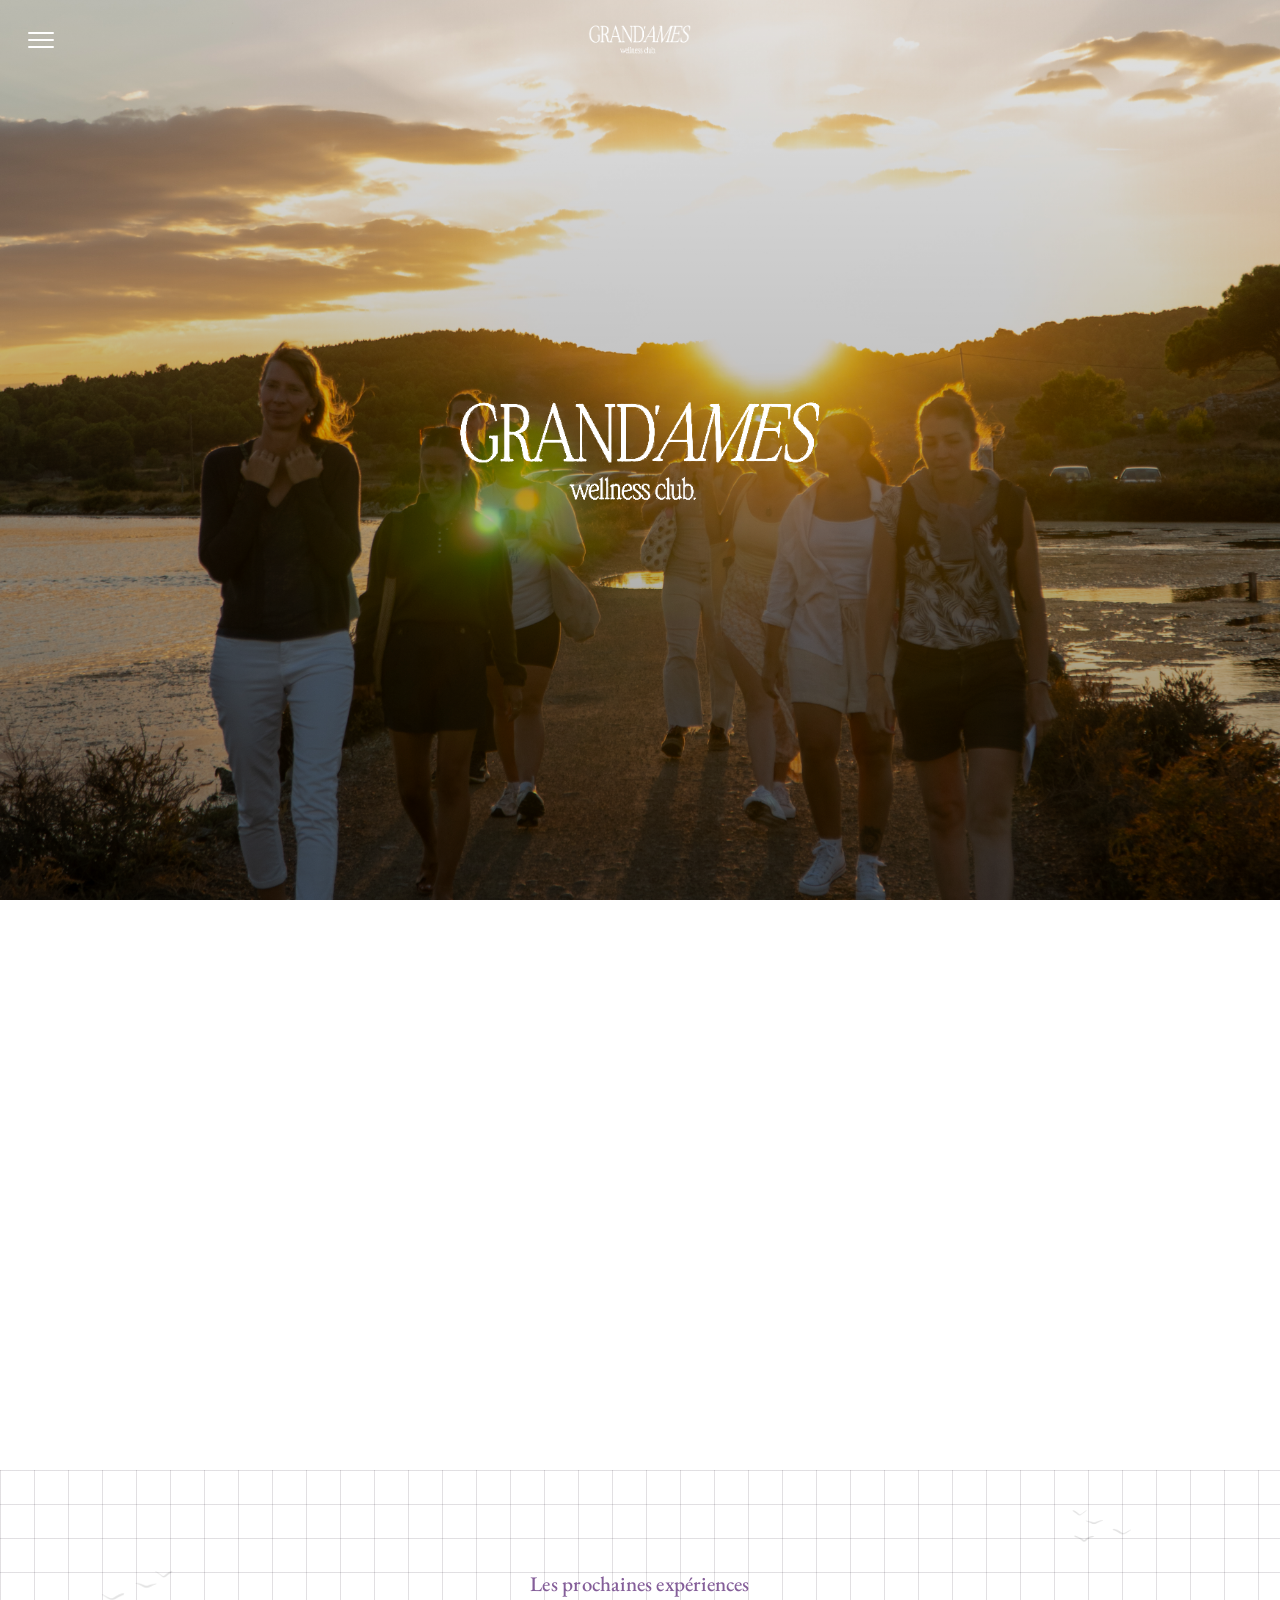
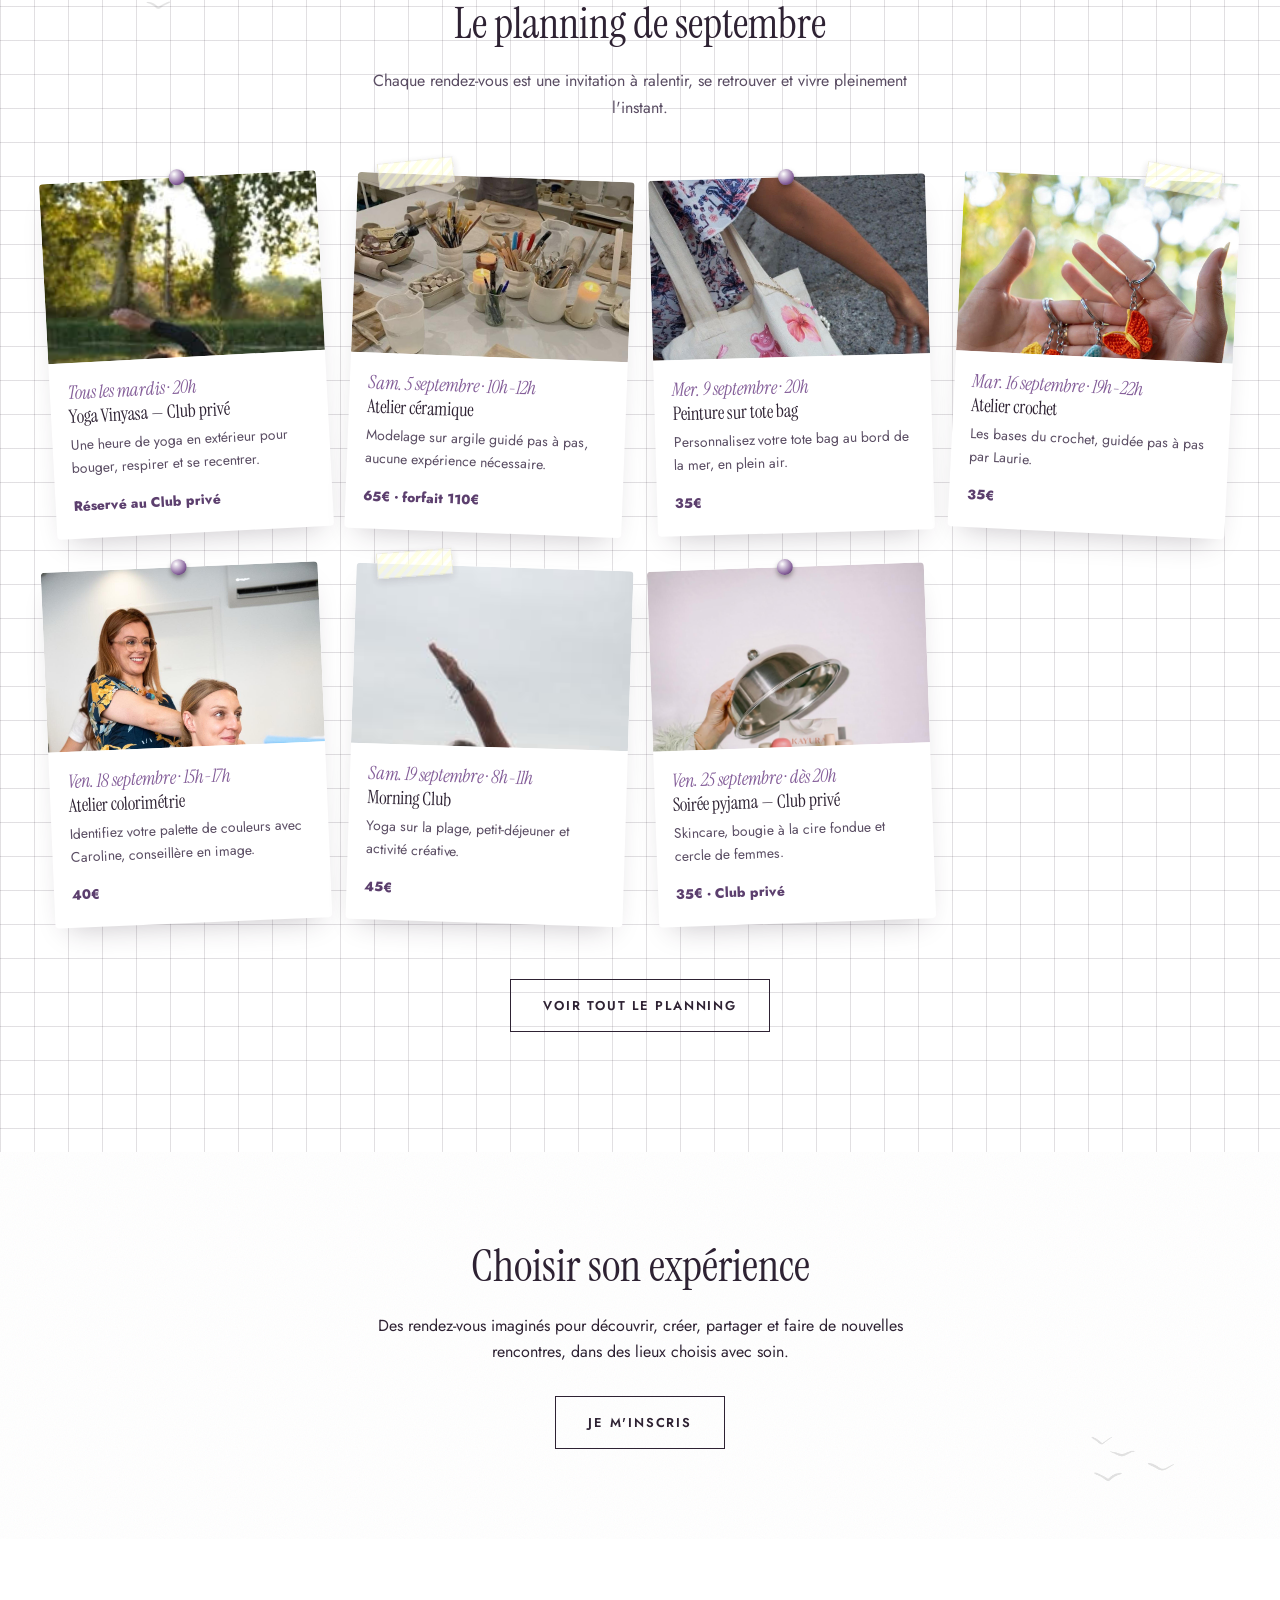
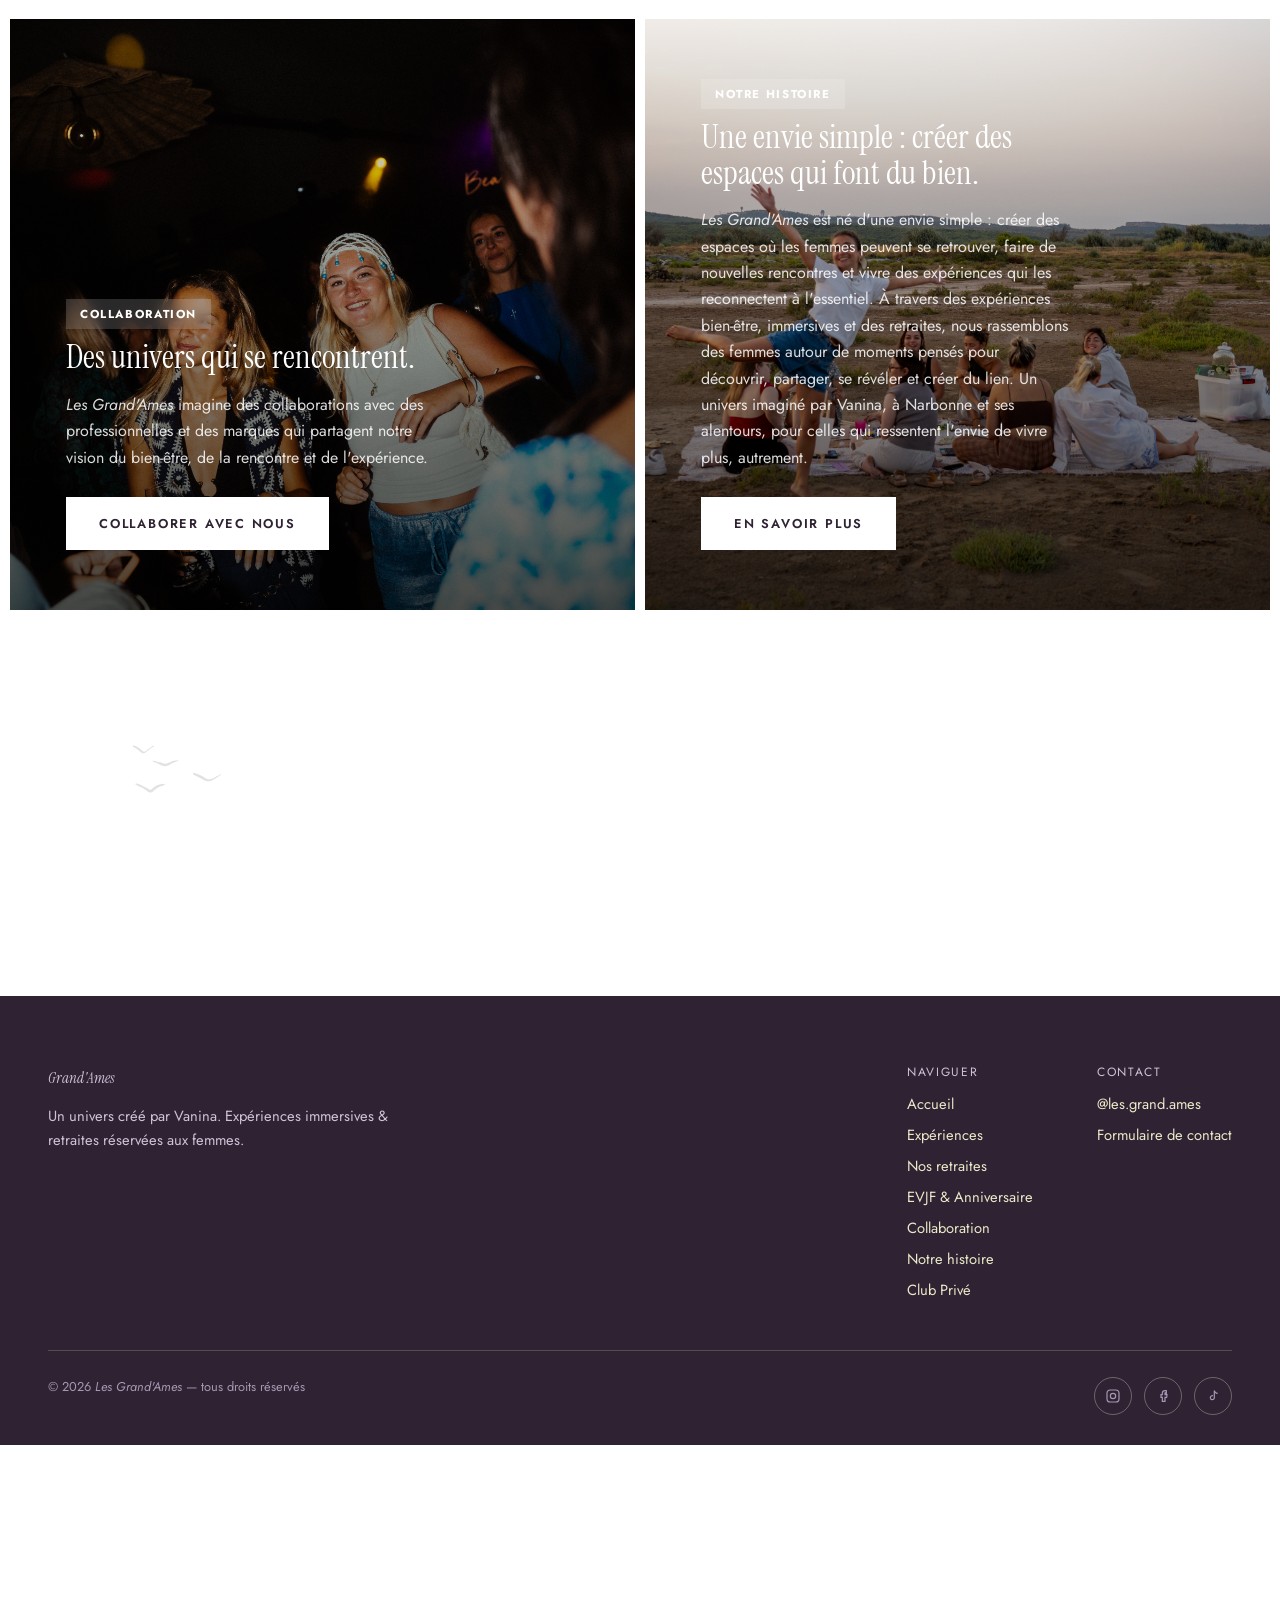
==== commit 93625c99: "Remplace les 8 ateliers de juillet par les 7 nouveaux ateliers de septembre Nouveau contenu complet " ====
--- a/index.html
+++ b/index.html
@@ -64,91 +64,80 @@
 
     <div class="pegboard-grid">
 
-      <a class="peg-card reveal" href="ateliers.html#aqua-fitness">
-        <div class="pin" style="top:-8px;left:50%;margin-left:-8px;"></div>
-        <div class="peg-photo"><img src="assets/aquafitness.png" alt="Aqua Fitness & Verre sur la plage"></div>
-        <div class="peg-body">
-          <span class="peg-date">Jeu. 2 juillet · 19h</span>
-          <h3>Aqua Fitness &amp; Verre sur la plage</h3>
-          <p>1h d'aqua fitness animée par Agathe, suivie d'un verre les pieds dans l'eau.</p>
-          <span class="peg-price">25€ · LGA 22€</span>
-        </div>
-      </a>
-
-      <a class="peg-card reveal" href="ateliers.html#morning-girls-club">
+      <a class="peg-card reveal" href="ateliers.html#yoga-vinyasa">
+        <div class="pin" style="top:-8px;left:50%;margin-left:-8px;"></div>
+        <div class="peg-photo"><img src="assets/vinyasa.jpg" alt="Yoga Vinyasa en extérieur"></div>
+        <div class="peg-body">
+          <span class="peg-date">Tous les mardis · 20h</span>
+          <h3>Yoga Vinyasa — Club privé</h3>
+          <p>Une heure de yoga en extérieur pour bouger, respirer et se recentrer.</p>
+          <span class="peg-price">Réservé au Club privé</span>
+        </div>
+      </a>
+
+      <a class="peg-card reveal" href="ateliers.html#atelier-ceramique">
         <div class="tape" style="top:-14px;left:20px;transform:rotate(-8deg);"></div>
-        <div class="peg-photo"><img src="assets/girlsclub.png" alt="Morning Girls Club"></div>
-        <div class="peg-body">
-          <span class="peg-date">Dim. 5 juillet · 8h-11h</span>
-          <h3>Morning Girls Club</h3>
-          <p>Yoga sur la plage, petit-déjeuner et atelier carillons en coquillages.</p>
-          <span class="peg-price">38€ · LGA 34€</span>
-        </div>
-      </a>
-
-      <a class="peg-card reveal" href="ateliers.html#diamond-painting">
-        <div class="pin" style="top:-8px;left:50%;margin-left:-8px;"></div>
-        <div class="peg-photo"><img src="assets/diamondpainting.png" alt="Diamond Painting au Sunset"></div>
-        <div class="peg-body">
-          <span class="peg-date">Mar. 8 juillet · 20h</span>
-          <h3>Diamond Painting au Sunset</h3>
-          <p>Un atelier minutieux et relaxant, face au coucher de soleil.</p>
-          <span class="peg-price">26€ · LGA 24€</span>
-        </div>
-      </a>
-
-      <a class="peg-card reveal" href="ateliers.html#paint-sip">
+        <div class="peg-photo"><img src="assets/ceramique.jpg" alt="Atelier céramique"></div>
+        <div class="peg-body">
+          <span class="peg-date">Sam. 5 septembre · 10h-12h</span>
+          <h3>Atelier céramique</h3>
+          <p>Modelage sur argile guidé pas à pas, aucune expérience nécessaire.</p>
+          <span class="peg-price">65€ · forfait 110€</span>
+        </div>
+      </a>
+
+      <a class="peg-card reveal" href="ateliers.html#tote-bag">
+        <div class="pin" style="top:-8px;left:50%;margin-left:-8px;"></div>
+        <div class="peg-photo"><img src="assets/totebag.jpg" alt="Atelier peinture sur tote bag"></div>
+        <div class="peg-body">
+          <span class="peg-date">Mer. 9 septembre · 20h</span>
+          <h3>Peinture sur tote bag</h3>
+          <p>Personnalisez votre tote bag au bord de la mer, en plein air.</p>
+          <span class="peg-price">35€</span>
+        </div>
+      </a>
+
+      <a class="peg-card reveal" href="ateliers.html#atelier-crochet">
         <div class="tape" style="top:-14px;right:20px;left:auto;transform:rotate(7deg);"></div>
-        <div class="peg-photo"><img src="assets/paintsip.png" alt="Paint & Sip"></div>
-        <div class="peg-body">
-          <span class="peg-date">Jeu. 24 juillet · 19h</span>
-          <h3>Paint &amp; Sip</h3>
-          <p>Peinture sur toile, un verre à la main, face à la mer.</p>
-          <span class="peg-price">36€ · LGA 32€</span>
-        </div>
-      </a>
-
-      <a class="peg-card reveal" href="ateliers.html#balade-cheval">
-        <div class="pin" style="top:-8px;left:50%;margin-left:-8px;"></div>
-        <div class="peg-photo"><img src="assets/baladecheval.png" alt="Balade à cheval & Buffet"></div>
-        <div class="peg-body">
-          <span class="peg-date">Ven. 25 juillet</span>
-          <h3>Balade à cheval &amp; Buffet</h3>
-          <p>1h de balade dans les paysages de la Clape, puis buffet et verre.</p>
-          <span class="peg-price">65€ · LGA 58€</span>
-        </div>
-      </a>
-
-      <a class="peg-card reveal" href="ateliers.html#pyjama-party">
+        <div class="peg-photo"><img src="assets/crochet.jpg" alt="Atelier crochet"></div>
+        <div class="peg-body">
+          <span class="peg-date">Mar. 16 septembre · 19h-22h</span>
+          <h3>Atelier crochet</h3>
+          <p>Les bases du crochet, guidée pas à pas par Laurie.</p>
+          <span class="peg-price">35€</span>
+        </div>
+      </a>
+
+      <a class="peg-card reveal" href="ateliers.html#colorimetrie">
+        <div class="pin" style="top:-8px;left:50%;margin-left:-8px;"></div>
+        <div class="peg-photo"><img src="assets/colorimetrie.jpg" alt="Atelier colorimétrie"></div>
+        <div class="peg-body">
+          <span class="peg-date">Ven. 18 septembre · 15h-17h</span>
+          <h3>Atelier colorimétrie</h3>
+          <p>Identifiez votre palette de couleurs avec Caroline, conseillère en image.</p>
+          <span class="peg-price">40€</span>
+        </div>
+      </a>
+
+      <a class="peg-card reveal" href="ateliers.html#morning-club">
         <div class="tape" style="top:-14px;left:20px;transform:rotate(-6deg);"></div>
-        <div class="peg-photo"><img src="assets/bookclub.png" alt="Pyjama Party sur la plage"></div>
-        <div class="peg-body">
-          <span class="peg-date">Ven. 25 juillet · 20h</span>
-          <h3>Pyjama Party sur la plage</h3>
-          <p>Dress code pyjama, auberge espagnole, book club et tirage de cartes.</p>
-          <span class="peg-price">Gratuit — réservation obligatoire</span>
-        </div>
-      </a>
-
-      <a class="peg-card reveal" href="ateliers.html#causeries-manolita">
-        <div class="pin" style="top:-8px;left:50%;margin-left:-8px;"></div>
-        <div class="peg-photo"><img src="assets/causerie.png" alt="Les Causeries by Manolita"></div>
-        <div class="peg-body">
-          <span class="peg-date">Sam. 26 juillet · 14h-17h</span>
-          <h3>Les Causeries by Manolita</h3>
-          <p>Un après-midi en petit comité pour s'exprimer librement, cadre sécurisant.</p>
-          <span class="peg-price">39€ — 7 places</span>
-        </div>
-      </a>
-
-      <a class="peg-card reveal" href="ateliers.html#voyage-sonore">
-        <div class="tape" style="top:-14px;right:20px;left:auto;transform:rotate(5deg);"></div>
-        <div class="peg-photo"><img src="assets/massage.png" alt="Voyage Sonore & Massage Rebozo"></div>
-        <div class="peg-body">
-          <span class="peg-date">Jeu. 31 juillet · 20h</span>
-          <h3>Voyage Sonore &amp; Massage Rebozo</h3>
-          <p>Voyage sonore et massage Rebozo en simultané, face à la mer.</p>
-          <span class="peg-price">69€ · LGA 62€ — 4 places</span>
+        <div class="peg-photo"><img src="assets/morningclub.jpg" alt="Morning Club"></div>
+        <div class="peg-body">
+          <span class="peg-date">Sam. 19 septembre · 8h-11h</span>
+          <h3>Morning Club</h3>
+          <p>Yoga sur la plage, petit-déjeuner et activité créative.</p>
+          <span class="peg-price">45€</span>
+        </div>
+      </a>
+
+      <a class="peg-card reveal" href="ateliers.html#soiree-pyjama">
+        <div class="pin" style="top:-8px;left:50%;margin-left:-8px;"></div>
+        <div class="peg-photo"><img src="assets/pyjama.jpg" alt="Soirée pyjama"></div>
+        <div class="peg-body">
+          <span class="peg-date">Ven. 25 septembre · dès 20h</span>
+          <h3>Soirée pyjama — Club privé</h3>
+          <p>Skincare, bougie à la cire fondue et cercle de femmes.</p>
+          <span class="peg-price">35€ · Club privé</span>
         </div>
       </a>
 
